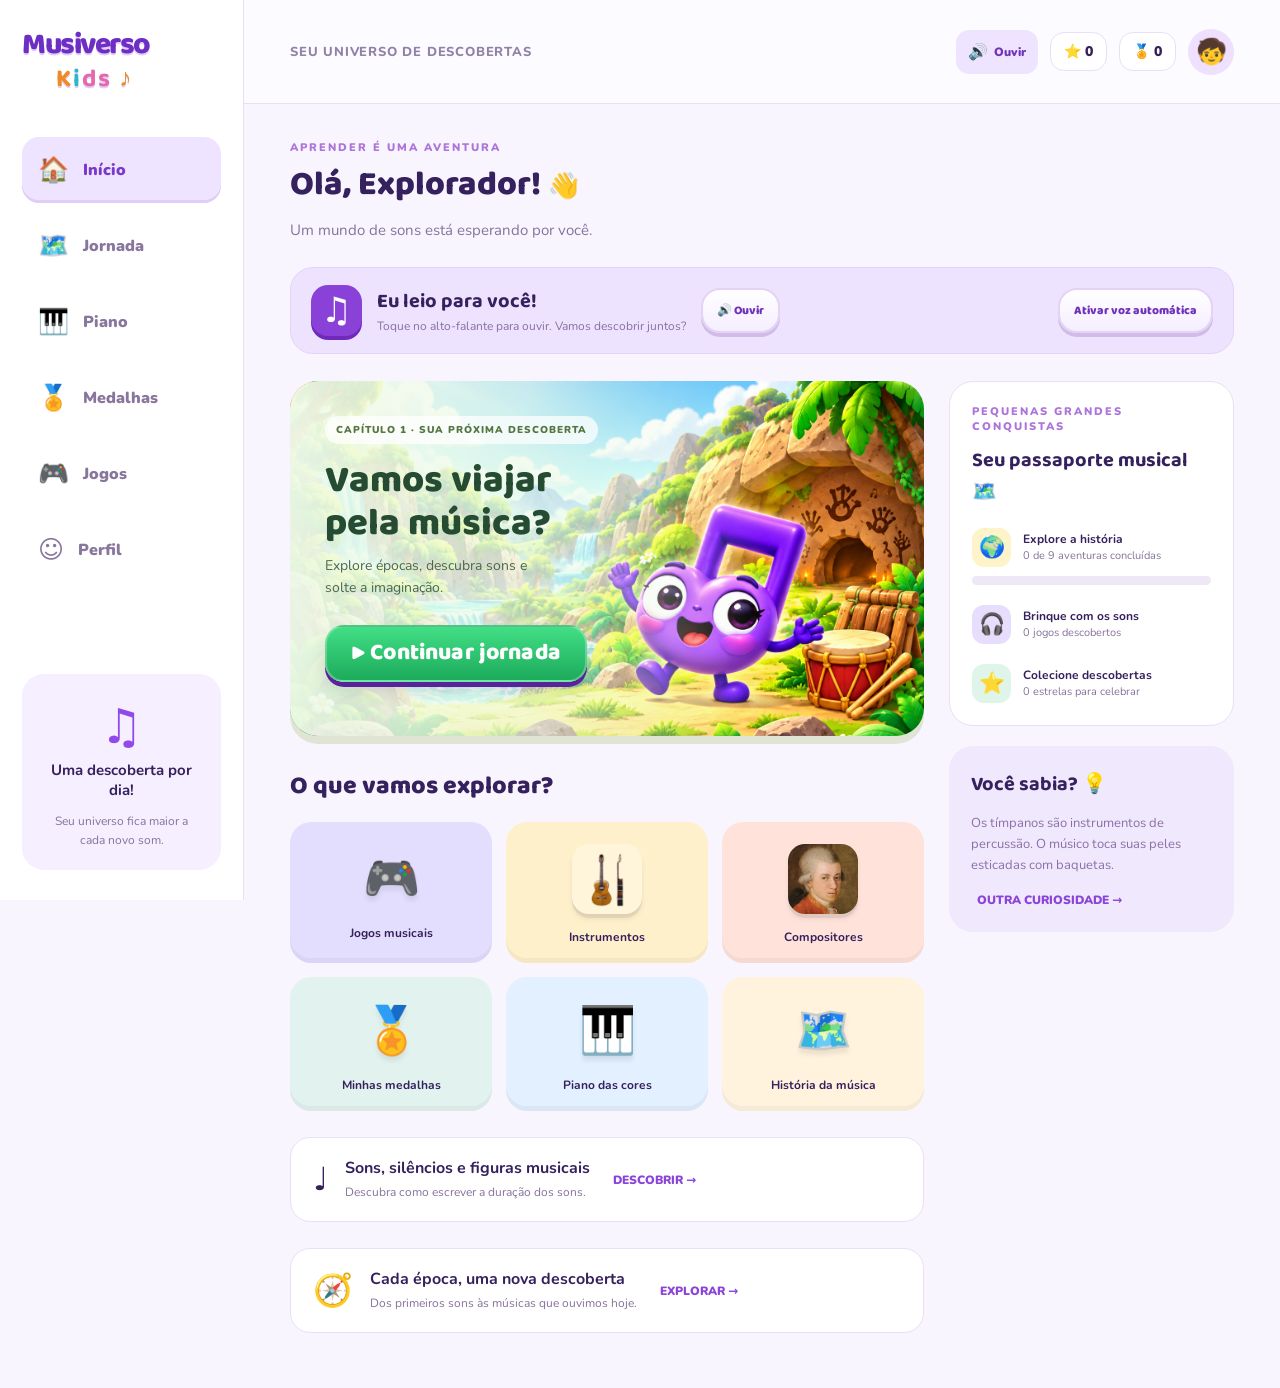
==== musiverso-kids/src/index.html @ 7df63445 "Refresh validated piano catalog and retract incorrect folk melodies" ====
<!doctype html><html lang="pt-BR"><head><meta charset="utf-8"><meta name="viewport" content="width=device-width,initial-scale=1"><meta name="theme-color" content="#6d35c9"><title>Musiverso Kids — Sua viagem musical</title><meta name="description" content="Explore a história da música com aventuras, instrumentos e jogos musicais para crianças."><link rel="stylesheet" href="style.css?v=folk-audit-1"></head><body><aside id="sidebar"></aside><div class="app"><header id="header"></header><main id="main"></main><nav id="bottom" aria-label="Navegação principal"></nav></div><div id="modal" class="overlay" hidden></div><div id="toast" role="status"></div><script src="voice-map.js"></script><script src="encyclopedia.js"></script><audio id="instrumentAudio" playsinline preload="auto" hidden></audio><span id="instrumentAudioStatus" class="sr-only" role="status"></span><script src="instrument-audio.js?v=piano-2"></script><script src="composer-game.js"></script><script src="rhythm-audio.js"></script><script src="journey-media.js?v=medieval-2"></script><script src="instrument-expansion.js?v=1"></script><script src="piano-repertoire.js?v=5"></script><script src="piano-brasil.js?v=2"></script><script src="piano-studio.js?v=11"></script><script src="staff-games.js?v=6"></script><script src="app.js?v=home-families-3"></script></body></html>
---- musiverso-kids/src/style.css ----
@import url('https://fonts.googleapis.com/css2?family=Baloo+2:wght@500;600;700;800&family=Nunito:wght@500;600;700;800;900&display=swap');
:root{--purple:#512394;--bright:#853df1;--ink:#35215d;--muted:#85749c;--bg:#f8f5ff;--green:#22c95b;--line:#e9e0f5}*{box-sizing:border-box}body{margin:0;background:var(--bg);color:var(--ink);font-family:'Nunito',system-ui,sans-serif}button,input{font:inherit}button{cursor:pointer}button:focus-visible,input:focus-visible{outline:4px solid #ffb927;outline-offset:4px}button{color:inherit}button:disabled{cursor:default;opacity:.6}h1,h2,h3,.brand,.btn{font-family:'Baloo 2','Nunito',sans-serif}h1{font-size:34px;line-height:1.2;margin:0 0 12px;font-weight:800}h2{font-size:25px;margin:0;font-weight:800}h3{font-size:21px;margin:8px 0}p{line-height:1.6}small{color:var(--muted)}.app{margin-left:244px;max-width:1550px}#sidebar{position:fixed;inset:0 auto 0 0;width:244px;background:white;border-right:1px solid var(--line);padding:30px 22px;display:flex;flex-direction:column;z-index:10}.brand{font-weight:800;letter-spacing:-1.5px;font-size:30px;line-height:1;color:#6d2ec3;text-shadow:0 2px 0 #e3cef8}.brand span{display:block;font-size:25px;letter-spacing:2px;color:#ef8b25;margin:7px 0 0 34px}.brand span b:nth-child(2){color:#2cb9c6}.brand span b:nth-child(3){color:#e36aaa}.side-links{display:grid;gap:10px;margin-top:45px}.side-links button{display:flex;align-items:center;gap:14px;border:0;background:none;padding:16px;border-radius:17px;text-align:left;font-weight:900;color:#88769c}.side-links .active{background:#efe4ff;color:#7837cd;box-shadow:inset 0 -3px #e1cef8}.ico{font-size:25px}.side-note{margin-top:auto;padding:20px;background:#f5efff;border-radius:22px;text-align:center}.side-note strong{display:block;font-size:15px}.side-note p{font-size:12px;color:var(--muted);margin-bottom:0}.side-note .note{font-size:48px;color:#9149eb}#header{height:104px;border-bottom:1px solid var(--line);padding:24px 46px;display:flex;align-items:center;justify-content:space-between;background:#ffffffa8}.crumb{font-weight:800;color:#9280a7;font-size:13px;letter-spacing:.8px}.stats{display:flex;align-items:center;gap:12px}.pill{background:white;border:1px solid var(--line);border-radius:14px;padding:9px 13px;font-weight:900;font-size:14px}.avatar{border:0;background:#efe0ff;font-size:25px;border-radius:50%;height:46px;width:46px}#main{padding:36px 46px 55px;max-width:1240px;margin:auto}.eyebrow{font-size:11px;letter-spacing:2px;text-transform:uppercase;font-weight:900;color:#ad75da;margin-bottom:10px}.lead{margin:0 0 25px;color:var(--muted);font-size:15px}.home-layout{display:grid;grid-template-columns:minmax(0,1fr) 285px;gap:25px}.hero{min-height:355px;border-radius:28px;background:#b4e5c4 url('assets/valley.png') center/cover;position:relative;overflow:hidden;box-shadow:0 8px 0 #dfe4d5}.hero:before{content:'';position:absolute;inset:0;background:linear-gradient(90deg,#effae9f5 0%,#effae9b5 38%,transparent 75%)}.hero-content{position:relative;padding:35px;max-width:370px}.hero .badge{display:inline-block;font-size:10px;letter-spacing:1px;background:#ffffffba;padding:7px 11px;border-radius:20px;font-weight:900;color:#557541}.hero h2{font-size:38px;line-height:1.12;margin:16px 0 10px;color:#264b33}.hero p{color:#4c684c;font-size:14px;margin:0 0 25px;max-width:210px}.btn{border:0;border-radius:17px;background:var(--green);box-shadow:0 5px 0 #12a344;color:white;padding:13px 24px;font-size:18px;font-weight:800;letter-spacing:.4px;transition:transform .15s}.btn:active{transform:translateY(3px);box-shadow:0 2px 0 #12a344}.btn.purple{background:var(--bright);box-shadow:0 5px 0 #6626c4}.btn.soft{background:#efe4ff;color:#7535c4;box-shadow:0 4px 0 #e0cdf5}.section-head{display:flex;align-items:center;justify-content:space-between;margin:30px 0 16px}.text-button{background:none;border:0;color:#8b44d9;font-size:12px;font-weight:900}.quick-grid{display:grid;grid-template-columns:repeat(4,1fr);gap:14px}.quick{border:0;border-radius:21px;padding:22px 9px 16px;text-align:center;box-shadow:inset 0 -5px #0000000a;min-width:0;transition:transform .2s}.quick:hover,.game-card:hover{transform:translateY(-4px)}.quick .big{display:block;font-size:46px;margin-bottom:11px;filter:drop-shadow(0 5px 2px #00000012)}.quick strong{font-size:12px}.panel{border:1px solid var(--line);border-radius:24px;background:white;padding:22px;margin-bottom:20px}.panel h3{font-size:20px;margin-top:0}.quest{display:flex;gap:12px;align-items:center;margin-top:20px;font-size:12px}.quest-icon{width:39px;height:39px;border-radius:12px;display:grid;place-items:center;background:#fff3ca;font-size:21px;flex-shrink:0}.quest strong{display:block}.quest small{font-size:11px}.progress{background:#eee7f5;height:9px;border-radius:10px;margin:9px 0;overflow:hidden}.progress i{display:block;height:100%;background:#28cb69;border-radius:10px}.tip{background:#f0e8fc;border:0}.tip p{font-size:13px;color:#8b70a8;margin-bottom:0}.mini-banner{margin-top:26px;border:1px solid var(--line);border-radius:20px;padding:19px 22px;display:flex;gap:17px;align-items:center;background:white}.mini-banner .ico{font-size:32px}.mini-banner p{margin:4px 0 0;font-size:12px;color:var(--muted)}#bottom{display:none}.back{border:1px solid var(--line);background:white;width:40px;height:40px;border-radius:13px;font-size:23px;margin-bottom:18px}.game-grid{display:grid;grid-template-columns:repeat(3,1fr);gap:20px}.game-card{border:0;border-radius:25px;padding:25px;text-align:left;box-shadow:inset 0 -6px #0000000b;transition:transform .2s;min-height:220px;position:relative}.game-card .art{font-size:69px;display:block;text-align:center;margin:12px 0 17px;filter:drop-shadow(0 6px 2px #00000012)}.game-card p{font-size:12px;margin:5px 0;color:#6f6285}.game-card h3{font-size:20px}.game-tag{position:absolute;right:16px;top:16px;font-size:10px;border-radius:20px;background:#ffffff9c;padding:5px 9px;font-weight:900}.journey{max-width:740px;margin:auto}.world{position:relative;overflow:hidden;border-radius:28px;border:1px solid #dcebdc;margin-bottom:28px;background:linear-gradient(#d9f5e8,#f2f8de);padding:24px}.world h2{position:relative;z-index:2}.world .world-sub{font-size:12px;color:#66866a;position:relative;z-index:2}.world .landscape{position:absolute;right:10px;top:55px;font-size:90px;opacity:.35}.path{position:relative;display:flex;flex-direction:column;align-items:center;padding:20px 0}.path:before{content:'';position:absolute;top:35px;bottom:40px;width:15px;background:#ecd18c;border-radius:20px;transform:rotate(-6deg)}.lesson-node{position:relative;z-index:1;border:0;width:78px;height:78px;border-radius:50%;background:#a7dbd8;box-shadow:0 7px 0 #6bb9b4,0 10px 0 5px #ffffff80;font-size:29px;margin:15px 0}.lesson-node:nth-child(2){margin-left:130px}.lesson-node:nth-child(3){margin-right:70px}.lesson-node.current{background:#ffcf51;box-shadow:0 7px 0 #e5a528,0 0 0 7px #fff8c5}.lesson-label{position:relative;font-size:12px;font-weight:900;padding:7px 15px;border-radius:20px;background:white;margin-top:5px}.world:not(:first-child){background:#f2edff;border-color:#e5d9f6}.world:not(:first-child) .world-sub{color:#887599}.world-row{display:flex;align-items:center;gap:20px}.world-row .world-icon{font-size:45px}.world-row button{margin-left:auto}.lesson-intro{display:grid;grid-template-columns:1fr 1fr;gap:30px;align-items:start}.lesson-visual{border-radius:25px;background:#e9e1fb;padding:45px;text-align:center;font-size:100px}.lesson-copy{font-size:17px;line-height:1.8}.chips{display:flex;gap:9px;flex-wrap:wrap;margin:20px 0}.chip{font-size:12px;background:#eee6fa;padding:8px 12px;border-radius:18px}.activity-box{max-width:700px;margin:auto;text-align:center;background:white;border:1px solid var(--line);border-radius:28px;padding:30px}.activity-box h1{font-size:30px}.audio-btn{width:115px;height:115px;border-radius:50%;border:0;background:#35cdd1;box-shadow:0 7px 0 #1daaae;color:white;font-size:47px;margin:20px}.answers{display:grid;grid-template-columns:1fr 1fr;gap:14px;margin:23px 0}.answer{border:2px solid var(--line);background:#fcfaff;padding:22px 12px;border-radius:20px;font-weight:900;min-height:84px}.answer .art{font-size:42px;display:block;margin-bottom:9px}.answer.selected{border-color:#8f45ee;background:#f0e2ff}.answer.correct{border-color:#22be69;background:#dff8e8}.answer.wrong{border-color:#f39090;background:#ffebeb}.feedback{min-height:35px;font-size:15px;font-weight:900;margin:15px 0}.feedback.good{color:#11934a}.feedback.bad{color:#c05956}.helper{font-size:12px;color:var(--muted);line-height:1.6}.memory-grid{display:grid;grid-template-columns:repeat(4,1fr);gap:12px;margin:25px 0}.memory-card{aspect-ratio:1;border:0;border-radius:17px;background:#a66cea;color:white;box-shadow:0 5px 0 #8651c4;font-size:30px}.memory-card.open{background:#e8f8ef;color:var(--ink);box-shadow:0 5px 0 #b9deca}.memory-card.matched{background:#fff0b6;box-shadow:0 5px 0 #e8cf77}.rhythm-grid{display:grid;grid-template-columns:65px repeat(8,1fr);gap:7px;align-items:center;margin:25px 0}.step{height:35px;border:0;background:#eee7f5;border-radius:8px}.step.on{background:#b478ee;box-shadow:0 3px 0 #8c4dcb}.step.beat{outline:3px solid #f6b82c}.rhythm-label{font-size:12px;font-weight:900}.toolbar{display:flex;justify-content:center;gap:14px;flex-wrap:wrap}.profile-top{text-align:center;margin-bottom:25px}.profile-top .portrait{font-size:70px;background:#e8d6ff;width:125px;height:125px;border-radius:50%;display:grid;place-items:center;margin:0 auto 15px}.settings{max-width:650px;margin:auto}.setting-row{width:100%;border:1px solid var(--line);background:white;padding:20px;border-radius:18px;display:flex;align-items:center;gap:15px;margin-bottom:12px;text-align:left;font-weight:900}.setting-row span:last-child{margin-left:auto;color:#a18bb9}.overlay{position:fixed;inset:0;background:#28114080;z-index:40;display:grid;place-items:center;padding:20px;backdrop-filter:blur(5px)}.overlay[hidden]{display:none}.dialog{background:#fff;border-radius:28px;padding:30px;width:100%;max-width:520px;max-height:90vh;overflow:auto;position:relative}.close{position:absolute;top:15px;right:15px;border:0;background:#f1e9fa;border-radius:50%;width:34px;height:34px;font-size:19px}.dialog input{width:100%;padding:14px;border:2px solid var(--line);border-radius:12px;margin:12px 0}.avatar-options{display:grid;grid-template-columns:repeat(4,1fr);gap:10px;margin:20px 0}.avatar-options button{font-size:35px;background:#f4ebff;border:0;padding:10px;border-radius:15px}#toast{position:fixed;bottom:25px;left:50%;transform:translateX(-50%);background:var(--purple);color:white;padding:15px 25px;border-radius:18px;z-index:60;display:none;font-weight:800;text-align:center}.collect-grid{display:grid;grid-template-columns:repeat(3,1fr);gap:17px}.collect-card{border:1px solid var(--line);border-radius:22px;background:white;padding:22px;text-align:center}.collect-card .art{font-size:55px}.collect-card p{font-size:13px;color:var(--muted)}.instrument-key{border:0;border-radius:15px;background:#e2f3ff;padding:18px;font-size:25px}.reduced *{animation:none!important;transition:none!important}.large-text{font-size:19px}.large-text p,.large-text .lead{font-size:18px}@media(min-width:1550px){.app{margin-left:270px}#sidebar{width:270px}}@media(max-width:1100px){#sidebar{width:190px;padding:25px 14px}.app{margin-left:190px}#main{padding:28px}.home-layout{grid-template-columns:1fr}.home-aside{display:grid;grid-template-columns:1fr 1fr;gap:20px}.home-aside .panel{margin:0}.game-grid{grid-template-columns:1fr 1fr}.quick-grid{gap:10px}#header{padding:20px 28px}}@media(max-width:700px){#sidebar{display:none}.app{margin-left:0}#header{height:83px;padding:17px 20px;background:#fff}#header .crumb{font-family:'Baloo 2',sans-serif;color:#7435c4;font-size:22px;letter-spacing:-.5px}#main{padding:24px 18px 110px}h1{font-size:29px}.lead{font-size:13px}.stats{gap:7px}.pill{padding:7px 9px;font-size:12px}.avatar{height:36px;width:36px;font-size:21px}.home-layout{gap:20px}.hero{min-height:330px;border-radius:24px;background-position:60% center}.hero-content{padding:27px;max-width:290px}.hero h2{font-size:33px}.hero p{max-width:170px}.hero:before{background:linear-gradient(90deg,#effae9eb,#effae98c 45%,transparent 90%)}.hero .btn{font-size:16px;padding:12px 17px}.quick-grid{grid-template-columns:1fr 1fr;gap:13px}.quick{padding:18px 10px;display:flex;align-items:center;gap:11px;text-align:left}.quick .big{font-size:35px;margin:0}.quick strong{font-size:13px}.home-aside{grid-template-columns:1fr}.tip{display:none}.section-head{margin-top:28px}h2{font-size:22px}#bottom{display:flex;position:fixed;bottom:0;left:0;right:0;background:#ffffffed;border-top:1px solid var(--line);padding:9px 12px calc(9px + env(safe-area-inset-bottom));z-index:20;backdrop-filter:blur(12px);gap:6px}#bottom button{border:0;background:none;flex:1;border-radius:15px;padding:6px;color:#9a86b4;font-size:10px;font-weight:900}#bottom .active{background:#eedeff;color:#7734d2}#bottom .ico{display:block;font-size:23px;margin-bottom:3px}.game-grid{gap:12px}.game-card{padding:18px 13px;min-height:192px}.game-card .art{font-size:54px}.game-card h3{font-size:18px}.game-card p{font-size:11px}.game-tag{font-size:8px;right:9px;top:9px}.activity-box{padding:25px 16px;border:0}.activity-box h1{font-size:26px}.answers{gap:10px}.answer{padding:18px 9px;font-size:14px}.lesson-intro{grid-template-columns:1fr;gap:20px}.lesson-visual{font-size:85px;padding:25px}.collect-grid{grid-template-columns:1fr 1fr;gap:12px}.collect-card{padding:16px}.collect-card h3{font-size:18px}.world{padding:20px}.world-row{gap:12px}.world-row h2{font-size:19px}.world-row .world-icon{font-size:35px}.world-row .btn{font-size:13px;padding:10px 14px}.rhythm-grid{grid-template-columns:44px repeat(8,1fr);gap:4px}.rhythm-label{font-size:10px}.step{height:31px}.memory-grid{gap:9px}.memory-card{font-size:26px}.mini-banner{padding:16px}.mini-banner strong{font-size:13px}#toast{bottom:100px;width:85%;font-size:13px}}
/* Portraits and child-friendly narration */
.header-voice{display:flex;gap:6px;align-items:center;justify-content:center;border:0;background:#efe4ff;color:#7032bb;border-radius:13px;min-width:46px;min-height:44px;padding:8px 12px;font-weight:900}.header-voice[hidden]{display:none}.header-voice span{font-size:12px}.stop-voice{background:#ffe5e8;color:#a74054}.narrator-welcome{background:#eee3ff;border:1px solid #e3d2fa;border-radius:23px;padding:17px 20px;margin:0 0 27px;display:flex;gap:15px;align-items:center}.narrator-face{font-size:35px;background:#8941d8;color:white;border-radius:17px;width:51px;height:51px;display:grid;place-items:center;flex-shrink:0;box-shadow:0 4px #6f2abb}.narrator-welcome strong{font-family:'Baloo 2',sans-serif;font-size:20px}.narrator-welcome p{font-size:12px;margin:0;color:#88709f}.voice-button{background:#eee4fc;color:#6f30bc;border:0;border-radius:13px;min-height:44px;padding:11px 14px;font-size:12px;font-weight:900;display:inline-flex;align-items:center;justify-content:center;gap:6px}.voice-button:hover{background:#e4d1fb}.auto-voice{margin-left:auto;white-space:nowrap;background:white}.auto-voice.enabled{background:#d5f2de;color:#187a3a}.person-card,.instrument-card{padding:0;overflow:hidden;text-align:left;box-shadow:0 5px 0 #e9e0f2;border-width:2px}.portrait-button{position:relative;display:block;background:#eae1f3;border:0;padding:0;width:100%;overflow:hidden}.person-photo{display:block;width:100%;height:240px;object-fit:cover;object-position:center 20%;background:#e8e0ef}.instrument-photo{display:block;width:100%;height:220px;object-fit:contain;background:#f4f2ed;padding:14px}.photo-play{position:absolute;bottom:12px;right:12px;display:grid;place-items:center;width:44px;height:44px;border-radius:50%;background:#fff;color:#7931c7;box-shadow:0 3px 8px #221c4233;font-size:20px}.person-info{padding:17px}.person-info h3{font-size:20px;margin:6px 0 13px;line-height:1.2;min-height:46px}.era-label{font-size:10px;letter-spacing:1px;text-transform:uppercase;font-weight:900;color:#a070b5}.person-info .voice-button{width:100%;margin:4px 0}.music-button{background:#dff5e8;color:#23804e}.composer-intro{display:flex;gap:15px;flex-wrap:wrap;margin:22px 0 30px}.portrait-gallery{grid-template-columns:repeat(4,1fr)}.credits-link{font-size:12px;color:#82639f;display:inline-block;margin:15px 0}.picture-answer{padding:0;overflow:hidden;background:white}.picture-answer .person-photo{height:210px}.picture-answer .instrument-photo{height:155px}.picture-caption{display:block;padding:11px;font-size:14px}.portrait-answer .picture-caption{font-size:12px;font-weight:700;color:#8d779c}.answers:has(.portrait-answer){grid-template-columns:repeat(3,1fr)}.instructions{margin:0 0 12px}.quick-photo{width:70px;height:70px;border-radius:17px;object-fit:cover;object-position:center 20%;display:block;margin:auto;box-shadow:0 4px 0 #00000010}.quick-photo.instrument{object-fit:contain;background:#fff5da;padding:5px}.game-photo{width:100px;height:100px;border-radius:25px;object-fit:cover;object-position:top;display:block;margin:auto;box-shadow:0 5px #00000012}.game-photo.instrument{object-fit:contain;background:#fff5dc;padding:5px}.people-visual{display:grid;grid-template-columns:repeat(2,minmax(0,1fr));padding:14px;gap:12px}.lesson-person{border:0;border-radius:18px;overflow:hidden;padding:0;background:white;min-width:0}.lesson-person .person-photo{height:180px}.lesson-person span{display:block;font-size:12px;padding:10px;font-weight:900}.people-visual:has(.lesson-person:only-child){grid-template-columns:1fr}.people-visual:has(.lesson-person:only-child) .person-photo{height:300px;object-fit:contain}.sr-only{position:absolute;width:1px;height:1px;margin:-1px;overflow:hidden;clip:rect(0,0,0,0)}@media(max-width:1100px){.portrait-gallery{grid-template-columns:repeat(3,1fr)}.narrator-welcome{flex-wrap:wrap}.auto-voice{margin-left:0}.person-photo{height:215px}}@media(max-width:700px){.portrait-gallery{grid-template-columns:repeat(2,minmax(0,1fr))}.person-photo{height:205px}.person-info{padding:12px}.person-info h3{font-size:17px;min-height:40px}.person-info .voice-button{font-size:11px;padding:10px 6px}.narrator-welcome{gap:10px;padding:15px}.narrator-welcome>div{flex:1;min-width:160px}.narrator-welcome .voice-button{flex:1}.narrator-welcome p{font-size:11px}.header-voice{min-width:40px;min-height:40px;padding:8px}.header-voice span{display:none}#header .pill:nth-of-type(2){display:none}.picture-answer .person-photo{height:155px}.answers:has(.portrait-answer){gap:8px}.picture-answer .instrument-photo{height:130px;padding:8px}.picture-caption{font-size:12px;padding:9px 5px}.portrait-answer .picture-caption{font-size:11px}.quick-photo{width:43px;height:43px;border-radius:11px}.game-photo{width:85px;height:85px}.lesson-person .person-photo{height:160px}.composer-intro .btn{font-size:16px}.instrument-gallery{grid-template-columns:1fr 1fr}.instrument-photo{height:170px}.collect-card.instrument-card,.collect-card.person-card{padding:0}.people-visual{padding:12px}.narrator-welcome strong{font-size:19px}}@media(max-width:370px){#header .crumb{font-size:18px}.person-photo{height:170px}.person-info h3{font-size:15px}.picture-answer .person-photo{height:125px}}
@media(max-width:420px){#header{padding-left:14px;padding-right:14px;gap:8px}#header .crumb{font-size:19px;max-width:45%}.stats{gap:5px}.header-voice{min-width:34px;min-height:38px;padding:6px}.stats:has(.stop-voice:not([hidden])) .pill{display:none}.narrator-welcome .auto-voice{white-space:normal}.person-photo{height:185px}}
/* Enlarged teaching cards and curated recordings */
.detail-dialog{max-width:1000px;padding:35px;max-height:94vh}.detail-top{padding-right:25px}.detail-top h1{font-size:31px;margin:7px 0}.detail-top .lead{margin-bottom:24px}.detail-hero{display:grid;grid-template-columns:280px minmax(0,1fr);gap:32px}.detail-image{width:100%;padding:0;border:2px solid #e7dbf4;border-radius:23px;overflow:hidden;background:#eee5f7;display:block;margin-bottom:12px}.detail-image .person-photo{height:325px;object-fit:contain;object-position:center}.detail-image span{display:block;font-size:12px;font-weight:900;padding:13px;color:#7444ac;background:#f4ebff}.detail-image .instrument-photo{height:300px}.detail-hero>div>.voice-button{width:100%}.reading-label{font-size:10px;letter-spacing:1.5px;color:#a175b7;font-weight:900}.reading-story h2{font-size:26px;margin:8px 0 10px}.reading-story>p{font-size:16px;line-height:1.9;margin:0 0 20px}.conversation{padding:17px 20px;background:#fff2cf;border-radius:18px;margin-bottom:18px}.conversation strong{font-size:14px}.conversation p{font-size:14px;line-height:1.7;margin:7px 0 0}.source-link{font-size:12px;color:#8665a4;display:inline-block;margin:9px 0}.works-section{border-top:1px solid var(--line);margin-top:30px;padding-top:27px}.work-card{display:flex;gap:15px;border:1px solid #e7def1;background:#fbf8ff;border-radius:19px;padding:21px;margin-top:16px}.work-number{flex-shrink:0;background:#e9d9fb;color:#7434bb;width:34px;height:34px;border-radius:50%;display:grid;place-items:center;font-weight:900}.work-body{min-width:0;flex:1}.work-body h3{margin:0;font-size:21px;line-height:1.4}.work-body p{font-size:13px;color:#81708e}.work-body .performer{font-size:11px;margin-top:5px;color:#9a87ab}.work-actions{display:flex;gap:10px;flex-wrap:wrap;align-items:center}.external-listen{text-decoration:none;background:white;border:1px solid #e6d9f1}.recommendation-tag{display:inline-block;padding:7px 11px;border-radius:20px;background:#fff0cd;color:#917140;font-size:11px;font-weight:900;margin-right:12px}.video-frame{aspect-ratio:16/9;margin:17px 0 8px;background:#201435;border-radius:15px;overflow:hidden}.video-frame iframe{width:100%;height:100%;border:0}.listening-tip{font-size:14px!important;background:#e6f5ed;padding:16px;border-radius:16px}.image-overlay{z-index:70;background:#160c29ed;padding:18px}.image-dialog{width:96vw;height:94vh;display:flex;flex-direction:column;gap:12px}.image-toolbar{display:flex;gap:12px;align-items:center;color:white}.image-toolbar strong{margin-right:auto;font-size:18px}.image-stage{flex:1;overflow:auto;border-radius:15px;background:#0d081b;display:grid;place-items:center;min-height:0;touch-action:pan-x pan-y pinch-zoom}.image-stage img{max-width:100%;max-height:calc(94vh - 68px);width:auto;height:auto;object-fit:contain}.image-stage.zoomed{display:block}.image-stage.zoomed img{display:block;max-width:none;max-height:none;width:auto;height:155vh;margin:auto}.instrument-detail .instrument-photo{padding:12px}.reading-story .source-link{line-height:1.6}.overlay .close{z-index:2}.person-info .music-button{margin-top:5px}@media(max-width:700px){.detail-dialog{padding:24px 18px;max-height:94dvh}.detail-top h1{font-size:26px}.detail-hero{grid-template-columns:1fr;gap:23px}.detail-image .person-photo{height:290px}.detail-image .instrument-photo{height:270px}.reading-story>p{font-size:16px;line-height:1.85}.reading-story h2{font-size:23px}.work-card{padding:16px 12px;gap:10px}.work-body h3{font-size:19px}.work-actions .voice-button{font-size:11px}.image-overlay{padding:10px}.image-dialog{height:94dvh;width:96vw}.image-toolbar{flex-wrap:wrap;gap:8px}.image-toolbar strong{width:100%;font-size:16px}.image-toolbar .voice-button{font-size:11px;padding:10px 13px}.image-stage img{max-height:calc(94dvh - 108px)}.image-stage.zoomed img{height:140dvh}.work-number{width:28px;height:28px;font-size:12px}.listening-tip{font-size:13px!important}}
.image-stage img{width:100%;height:100%;max-height:calc(94vh - 68px);object-fit:contain}.image-stage.zoomed img{width:auto;height:155vh;max-height:none;max-width:none}@media(max-width:700px){.image-stage img{max-height:calc(94dvh - 108px)}.image-stage.zoomed img{height:140dvh;max-height:none}}
.detail-dialog>.close{position:sticky;top:0;float:right;margin-top:-10px;margin-right:-10px;z-index:5;box-shadow:0 2px 8px #38214f20}body.modal-open{overflow:hidden}
.stop-instrument{background:#ddf5e5;color:#238048}.stop-instrument[hidden]{display:none}@media(max-width:420px){.stats:has(.stop-instrument:not([hidden])) .pill{display:none}}
/* Fast rhythm taps: suppress double-tap zoom without disabling page pinch zoom. */
.activity-box button{touch-action:manipulation}
#tap{touch-action:manipulation;user-select:none;-webkit-user-select:none;-webkit-touch-callout:none}

/* Larger memory cards, with engraved musical figures on the revealed face. */
.memory-activity{max-width:960px}
.memory-activity .memory-grid{gap:18px}
.memory-activity .memory-card{min-width:0;min-height:180px;padding:18px 10px;display:flex;flex-direction:column;align-items:center;justify-content:center;gap:8px;touch-action:manipulation}
.memory-card .memory-back{font-size:72px;line-height:1.2}
.memory-card svg{width:100px;height:100px;flex-shrink:0}
.memory-card strong{font-size:17px}
.memory-card small{font-size:13px;color:inherit}
@media(max-width:600px){.memory-activity .memory-grid{grid-template-columns:repeat(2,minmax(0,1fr));gap:14px}.memory-activity .memory-card{min-height:176px;aspect-ratio:auto}.memory-card svg{width:90px;height:90px}}

.composer-levels{display:grid;grid-template-columns:repeat(3,minmax(0,1fr));gap:16px;margin:25px 0}.composer-levels .collect-card{min-width:0}.composer-levels h3{font-size:18px}@media(max-width:600px){.composer-levels{grid-template-columns:1fr}}

/* Illustrated musical storybook */
.storybook{max-width:980px;margin:22px auto 32px;background:#fffdf8;border:1px solid #e7ddf2;border-radius:28px;overflow:hidden;box-shadow:0 12px 35px #5630800c}.story-art{width:100%;aspect-ratio:16/9;background-image:url('assets/journey-storybook.png');background-size:300% 300%;background-repeat:no-repeat;background-color:#e9e0f5}.story-content{padding:30px 36px}.story-content .lesson-copy{font-size:clamp(19px,2vw,24px);line-height:1.8;margin:15px 0 24px;max-width:none}.story-actions{display:flex;gap:12px;flex-wrap:wrap;align-items:center;margin:20px 0}.story-question .story-art-small{max-width:390px;aspect-ratio:16/9;border-radius:20px;margin:20px auto}.story-question h1{font-size:clamp(23px,3vw,34px)}.story-question .story-actions{justify-content:center}.story-question .feedback .btn{display:block;margin:15px auto}.story-question .answer:disabled{opacity:1;cursor:default}.story-content .helper{line-height:1.6}#main h1:focus{outline:none}@media(min-width:1000px){.storybook{display:grid;grid-template-columns:1fr 1fr;align-items:stretch}.storybook>.story-art{align-self:center}.story-content{padding:28px}.story-content .lesson-copy{font-size:21px}}@media(max-width:600px){.story-content{padding:22px}.story-actions .btn{width:100%}.storybook{border-radius:20px}.story-content .lesson-copy{font-size:20px}.story-question .story-art-small{max-width:100%}}

/* Documentary pictures matched to every narrative passage */
.photo-storybook{background:#fffdf8;align-items:start}.story-gallery{padding:24px;min-width:0}.gallery-heading{font-size:11px;font-weight:800;letter-spacing:1.3px;color:#7c5a9a;margin-bottom:14px}.story-photo-grid{display:grid;grid-template-columns:repeat(auto-fit,minmax(130px,1fr));gap:14px;align-items:start}.story-photo-card{margin:0;background:white;border:1px solid #e6dfed;border-radius:16px;overflow:hidden;min-width:0}.story-photo-open{position:relative;display:block;width:100%;border:0;background:#f5f1e8;padding:12px;cursor:zoom-in;touch-action:manipulation}.story-photo-open img{width:100%;height:220px;object-fit:contain;display:block}.story-photo-open span{display:inline-block;margin-top:8px;color:#68418a;font-size:12px;font-weight:700}.story-photo-open:focus-visible{outline:3px solid #743db4;outline-offset:-3px}.story-photo-card figcaption{padding:13px}.story-photo-card figcaption strong{display:block;font-size:17px;line-height:1.4;color:#35234c}.story-photo-card figcaption small{display:block;font-size:12px;line-height:1.5;color:#806a91;margin:5px 0}.story-photo-card figcaption p{font-size:14px;line-height:1.6;margin:7px 0 0}.photo-credit{font-size:11px;color:#756581;margin-top:10px}.photo-credit summary{cursor:pointer}.photo-credit p{font-size:11px!important;overflow-wrap:anywhere}.photo-credit a{color:#6d35a8}.gallery-help{font-size:12px;color:#806e91;line-height:1.5;margin-bottom:0}.adult-reading-guide{border:1px solid #dfd4ee;border-radius:14px;padding:14px 16px;background:#f4effc;margin-top:16px}.adult-reading-guide summary{cursor:pointer;font-size:14px;font-weight:700;color:#65418b}.adult-reading-guide p{font-size:15px;line-height:1.65}.story-gallery-small{max-width:340px;margin:16px auto;padding:0;text-align:left}.story-gallery-small .story-photo-open img{height:160px}.story-gallery-small figcaption{padding:10px 13px}.story-gallery-small figcaption p,.story-gallery-small .photo-credit{display:none}.story-gallery-small .gallery-heading{display:none}.story-gallery-small .story-photo-card figcaption strong{font-size:15px}.photo-storybook .story-content{min-width:0}@media(min-width:1000px){.storybook.photo-storybook{grid-template-columns:minmax(0,1fr) minmax(0,1.1fr)}}@media(max-width:999px){.story-photo-open img{height:260px}}@media(max-width:600px){.story-gallery{padding:18px}.story-photo-grid{grid-template-columns:repeat(auto-fit,minmax(135px,1fr));gap:10px}.story-photo-open{padding:8px}.story-photo-open img{height:190px}.story-photo-card figcaption{padding:11px}.story-photo-card figcaption strong{font-size:16px}.story-photo-card figcaption p{font-size:13px}.story-gallery-small{padding:0}.story-content .lesson-copy{font-size:20px}}

.photo-credit-inline{font-size:12px!important;line-height:1.6!important;overflow-wrap:anywhere}.photo-credit-inline a{color:#6d35a8}.story-gallery-small .photo-credit-inline{display:none}

/* Expandable paths for every historical era */
.journey-controls{max-width:860px;margin:0 auto 22px;display:flex;gap:10px;flex-wrap:wrap;align-items:center}.journey-controls>span{font-size:12px;color:var(--muted);margin-left:auto}.journey-accordion{max-width:860px}.journey-chapter{border:1px solid #e4d9f0;border-radius:24px;margin-bottom:18px;overflow:clip;background:#fff;box-shadow:0 4px 0 #ede6f4}.journey-chapter>summary{list-style:none;display:flex;gap:18px;align-items:center;padding:22px;cursor:pointer;touch-action:manipulation;background:#f1e9fc}.journey-chapter>summary::-webkit-details-marker{display:none}.journey-chapter>summary:focus-visible{outline:4px solid #ffb927;outline-offset:-5px}.journey-chapter:nth-child(3n+1)>summary{background:#e4f4e9}.journey-chapter:nth-child(3n+2)>summary{background:#fff2d9}.chapter-symbol{display:grid;place-items:center;flex-shrink:0;width:66px;height:66px;border-radius:20px;background:#ffffff9e;font-size:35px}.chapter-heading{display:grid;gap:4px;flex:1;min-width:0}.chapter-index{font-size:10px;letter-spacing:1.8px;font-weight:900;color:#89709c}.chapter-title{font-family:'Baloo 2',sans-serif;font-size:25px;font-weight:800;line-height:1.2}.chapter-subtitle{font-size:13px;color:#776582;line-height:1.5}.chapter-status{font-size:12px;font-weight:800;color:#63576e;line-height:1.5}.chapter-disclosure{display:flex;align-items:center;gap:12px;font-weight:800;font-size:12px;color:#70439e;flex-shrink:0}.chapter-chevron{font-size:25px;transition:transform .18s}.chapter-close-label{display:none}.journey-chapter[open] .chapter-open-label{display:none}.journey-chapter[open] .chapter-close-label{display:inline}.journey-chapter[open] .chapter-chevron{transform:rotate(180deg)}.chapter-content{padding:22px 32px 26px;background:linear-gradient(180deg,#fff,#faf7fe)}.chapter-progress{display:flex;align-items:center;gap:18px;flex-wrap:wrap;margin-bottom:24px}.chapter-progress>.progress{flex:1;min-width:80px;margin:0}.chapter-progress .text-button{min-height:38px}.journey-path{margin:0;padding:0;list-style:none;position:relative}.journey-path:before{content:'';position:absolute;left:31px;top:30px;bottom:40px;border-left:5px dashed #d7c4ea}.journey-step{position:relative;margin-bottom:20px}.journey-step:last-child{margin-bottom:0}.journey-stop{width:100%;display:flex;gap:18px;align-items:center;text-align:left;border:0;background:transparent;padding:7px 0;border-radius:20px;touch-action:manipulation}.journey-stop-number{flex-shrink:0;display:grid;place-items:center;width:66px;height:66px;border-radius:50%;font-family:'Baloo 2',sans-serif;font-size:28px;font-weight:800;background:#e8def6;color:#74449f;box-shadow:0 5px 0 #c6aedf,0 0 0 5px #fff;position:relative}.journey-stop-copy{flex:1;min-width:0;border:1px solid #e7def0;background:#fff;border-radius:17px;padding:15px 18px;box-shadow:0 3px 0 #f0eaf6}.journey-stop-copy strong{display:block;font-size:17px;line-height:1.4}.journey-stop-copy small{display:block;font-size:12px;margin-top:5px;line-height:1.5}.journey-stop-arrow{color:#9a7cba;font-size:26px;padding-right:8px}.journey-stop:hover .journey-stop-copy{border-color:#aa83d1;background:#faf6ff}.step-current .journey-stop-number{background:#ffd56b;color:#86520c;box-shadow:0 5px 0 #e9ae37,0 0 0 5px #fff4c9}.step-done .journey-stop-number{background:#d7f4e1;color:#168349;box-shadow:0 5px 0 #a8d8ba,0 0 0 5px #fff}.journey-bonus{border-top:1px solid #e8e0f1;margin-top:26px;padding-top:20px}.journey-bonus>strong{font-size:14px;display:block;margin-bottom:12px}.journey-bonus>div{display:flex;gap:12px;flex-wrap:wrap}.chapter-fold{display:block;margin:22px auto 0;min-height:40px}@media(max-width:700px){.journey-chapter{border-radius:20px}.journey-chapter>summary{gap:12px;padding:18px 15px;align-items:flex-start}.chapter-symbol{width:45px;height:45px;font-size:27px;border-radius:14px}.chapter-title{font-size:22px}.chapter-disclosure{max-width:50px;text-align:center;flex-direction:column;gap:0;font-size:10px;line-height:1.4}.chapter-subtitle{font-size:12px}.chapter-status{font-size:11px}.chapter-content{padding:20px 16px}.journey-controls{gap:8px}.journey-controls .voice-button{font-size:12px;padding:10px}.journey-controls>span{width:100%;margin-left:0}.journey-path:before{left:25px}.journey-stop{gap:13px}.journey-stop-number{width:55px;height:55px;font-size:23px}.journey-stop-copy{padding:13px 12px}.journey-stop-copy strong{font-size:15px}.journey-stop-copy small{font-size:11px}.journey-stop-arrow{display:none}.chapter-progress{gap:10px}.chapter-progress .text-button{font-size:11px}}
/* Collectible medals and a child-friendly guided piano */
.medal-album-top,.piano-intro{display:flex;align-items:center;gap:22px;padding:24px 28px;border:1px solid #e3d5f1;border-radius:25px;background:linear-gradient(110deg,#f0e3ff,#fff4d6);margin:20px 0 25px}.medal-album-icon{font-size:65px}.medal-album-top>div:nth-child(2){flex:1}.medal-album-top h2{font-size:27px}.medal-album-top p{font-size:13px;color:#826a98;margin:8px 0}.medal-filters{display:flex;gap:10px;flex-wrap:wrap;margin:22px 0}.selected-filter{background:#7135b5!important;color:white!important}.medal-grid{display:grid;grid-template-columns:repeat(4,minmax(0,1fr));gap:18px}.medal-card{position:relative;border:2px solid #e6dbef;border-radius:24px;background:#fffdf7;padding:22px 15px;display:flex;flex-direction:column;align-items:center;text-align:center;gap:9px;color:var(--ink);box-shadow:0 5px 0 #e8ddef;min-width:0;transition:transform .15s}.medal-card:hover{transform:translateY(-3px)}.medal-card.earned{border-color:#e6c366;background:linear-gradient(#fffdf5,#fff4d8)}.medal-stamp{display:block}.medal-card.locked .medal-stamp{filter:grayscale(.9);opacity:.5}.medal-symbol{position:absolute;top:14px;right:13px;font-size:23px}.medal-card>strong{font-size:18px;line-height:1.3}.medal-state{font-size:11px;font-weight:900;color:#927a9b}.earned .medal-state{color:#24824b}.medal-card>small{font-size:12px;line-height:1.6}.medal-meter{display:block;height:7px;width:100%;background:#e8e2ef;border-radius:10px;margin-top:auto;overflow:hidden}.medal-meter>i{display:block;height:100%;background:#42ba80}.medal-detail{text-align:center}.medal-detail svg{margin:15px auto}#medalNotice{position:fixed;right:24px;bottom:25px;max-width:430px;background:#fff7dc;border:2px solid #dcb759;border-radius:22px;box-shadow:0 10px 35px #38214d25;display:flex;gap:13px;align-items:center;padding:18px 20px;z-index:75}#medalNotice[hidden]{display:none}#medalNotice>span{font-size:36px}#medalNotice strong,#medalNotice small{display:block}#medalNotice small{font-size:12px;margin-top:3px}#medalNotice button{border:0;background:#f1dfaa;padding:10px;border-radius:12px;font-weight:900;font-size:12px;color:#674a1c}.piano-intro>span{font-size:55px}.piano-intro>div{flex:1}.piano-intro h2{font-size:25px}.piano-intro p{font-size:14px;margin:6px 0 0}.piece-grid{display:grid;grid-template-columns:1fr 1fr;gap:20px}.piece-card{border:1px solid #e5daef;border-radius:24px;padding:23px;background:white;display:flex;gap:20px;align-items:flex-start;box-shadow:0 4px 0 #eee6f7}.piece-card>img{width:85px;height:105px;object-fit:cover;border-radius:17px;border:3px solid #f1e9fb}.piece-card>div{flex:1;min-width:0}.piece-card h2{font-size:23px;line-height:1.25;margin:5px 0 8px}.piece-card strong{font-size:14px}.piece-card p{font-size:13px;color:#8b769a}.piece-card small{font-weight:900;color:#9c75ba}.piece-card .btn{font-size:15px;width:100%;padding:10px 15px}.piece-earned{display:block;margin:14px 0;font-size:12px;color:#a17d32;font-weight:800}.piano-piece-head{display:flex;gap:20px;align-items:center;margin:20px 0}.piano-piece-head>img{width:76px;height:90px;border-radius:17px;object-fit:cover}.piano-piece-head h1{font-size:30px}.piano-piece-head p{font-size:13px;color:#806a91;margin:8px 0 0}.piano-controls{display:flex;gap:12px;flex-wrap:wrap;align-items:center;margin:23px 0}.piano-controls>.btn{font-size:16px;padding:12px 20px}.piano-tempo{display:flex;align-items:center;gap:10px;font-size:12px;color:#7e6893;font-weight:800;flex-wrap:wrap}.piano-tempo input{width:130px;accent-color:#8246be}.piano-guide{border:1px solid #ddc8f4;background:#efe5fb;border-radius:17px;padding:17px 20px;font-size:17px;line-height:1.5;font-weight:800;color:#613991}.piano-practice-progress{display:flex;align-items:center;gap:14px;margin:18px 0;font-size:12px;font-weight:800}.piano-practice-progress .progress{flex:1}.score-panel{border:1px solid #e3d9ed;border-radius:20px;background:white;margin:20px 0;overflow:hidden}.score-heading{display:flex;gap:14px;align-items:center;justify-content:space-between;padding:16px 20px 0}.score-heading h2{font-size:21px}.score-heading span{font-size:12px;color:#8a749d}.score-scroll{overflow:auto;overscroll-behavior-x:contain;padding:0 0 8px;scrollbar-color:#c5a3e7 #f5f0fb}.piano-score{display:block;max-width:none;touch-action:pan-x;fill:#473554}.score-note{cursor:pointer;outline:none}.score-note:focus-visible .score-target{stroke:#6d35ba;stroke-width:3}.score-note:hover .score-target{fill:#eee5fa99}.current-note .score-target{fill:#fff0b6;stroke:#d39a2e;stroke-width:2}.piano-scroll{overflow-x:auto;overscroll-behavior-x:contain;border:1px solid #dbd0e7;border-radius:16px;background:#3b2853;padding:16px 12px 12px;box-shadow:0 6px 0 #2f1c49}.piano-keyboard{display:flex;position:relative;height:220px;min-width:735px;user-select:none;-webkit-user-select:none}.piano-key{touch-action:manipulation;-webkit-touch-callout:none}.white-key{position:relative;border:1px solid #c9bed7;border-bottom:6px solid #cfc6da;border-radius:0 0 9px 9px;background:#fffdf9;height:100%;padding:0;display:flex;align-items:center;justify-content:flex-end;flex-direction:column;color:#4b385e;flex-shrink:0}.white-key .key-name{font-size:17px;font-weight:900;margin-bottom:7px;border-top:5px solid var(--note-color);padding-top:7px;width:75%;color:var(--note-color)}.white-key .key-name small{display:block;font-size:10px;color:#9885a5;margin-top:2px}.key-shortcut{font-size:10px;color:#a494af;margin-bottom:9px}.black-key{position:absolute;top:0;z-index:3;background:linear-gradient(90deg,#27212e,#4b3c5a,#211c27);border:1px solid #21162d;border-bottom:6px solid #17101e;border-radius:0 0 6px 6px;height:60%;padding:0;color:white;display:flex;align-items:flex-end;justify-content:center}.black-key span{font-size:9px;padding-bottom:12px;color:#e7dcef}.key-now{display:none;position:absolute;top:66%;left:0;right:0;text-align:center;font-size:10px;background:#61418d;color:white;padding:3px 0;font-weight:900}.next-key{background:#fce5a1!important;box-shadow:inset 0 0 0 3px #d9a12c}.next-key .key-now{display:block}.key-pressed{background:#c2eedc!important;transform:translateY(3px)}.piano-color-legend{display:flex;gap:14px;flex-wrap:wrap;justify-content:center;margin:20px 0;font-size:12px;font-weight:800}.piano-color-legend span{display:flex;align-items:center;gap:6px}.piano-color-legend i{width:13px;height:13px;background:var(--note-color);border-radius:50%;display:inline-block}.piano-celebration{display:flex;gap:20px;align-items:center;padding:23px;border-radius:20px;border:2px solid #dbbc68;background:#fff5cf;margin:25px 0}.piano-celebration>span{font-size:50px}.piano-celebration>div{flex:1}.piano-celebration h2{font-size:24px}.piano-celebration p{font-size:14px;margin:7px 0}.medal-card:focus-visible{outline:4px solid #ffb927;outline-offset:4px}@media(max-width:1100px){.medal-grid{grid-template-columns:repeat(3,minmax(0,1fr))}.piece-grid{grid-template-columns:1fr}.piece-card>img{width:90px;height:105px}}@media(max-width:700px){#bottom button{min-width:0;font-size:9px;padding:6px 2px}#bottom{gap:1px;padding-left:6px;padding-right:6px}.medal-grid{grid-template-columns:repeat(2,minmax(0,1fr));gap:12px}.medal-card{padding:16px 11px;border-radius:20px}.medal-card>strong{font-size:16px}.medal-card svg{width:95px;height:105px}.medal-card>small{font-size:11px}.medal-album-top,.piano-intro{padding:20px;gap:14px;flex-wrap:wrap}.medal-album-icon{font-size:43px}.medal-album-top h2{font-size:23px}.medal-album-top .chip{margin:0}.piano-intro>span{font-size:40px}.piano-intro>div{min-width:200px}.piano-piece-head{gap:14px}.piano-piece-head h1{font-size:25px}.piano-piece-head>img{width:62px;height:78px}.piece-card{padding:18px;gap:14px}.piece-card>img{width:66px;height:88px}.piece-card h2{font-size:21px}.piano-controls{gap:10px}.piano-controls>.btn{font-size:14px;flex:1;padding:12px}.piano-tempo{width:100%;justify-content:center;margin-top:10px}.piano-guide{padding:15px;font-size:15px}.piano-practice-progress{flex-wrap:wrap;gap:8px}.piano-practice-progress .helper{width:100%;font-size:11px}.score-heading{display:block;padding:14px 16px 0}.score-heading span{display:block;margin-top:5px}.piano-keyboard{height:195px;min-width:660px}.white-key .key-name{font-size:15px}.piano-celebration{flex-wrap:wrap;padding:18px;gap:14px}.piano-celebration h2{font-size:21px}.piano-celebration .btn{width:100%}#medalNotice{bottom:95px;left:14px;right:14px;max-width:none;padding:15px;gap:10px}#medalNotice strong{font-size:14px}.quick-grid{grid-template-columns:1fr 1fr}}

@media(min-width:701px){.quick-grid{grid-template-columns:repeat(3,1fr)}}.piano-source-credit a{color:#76519a}
@media(max-width:700px){.score-panel{position:sticky;top:0;z-index:6;box-shadow:0 5px 18px #3b26521a}.piano-scroll{scroll-margin-top:275px}}
.level-settings{padding:20px;border:1px solid #d8c5ec;border-radius:20px;background:#fffaf1;margin:24px 0}.level-settings summary{cursor:pointer;font-weight:800}.level-settings fieldset{border:1px solid #dfd2eb;border-radius:15px;margin:15px 0;padding:15px}.level-settings legend{font-weight:800}.level-settings label{cursor:pointer}.level-settings input,.staff-teacher-controls input{accent-color:#793cb7;width:19px;height:19px;vertical-align:middle}.level-options,.level-picker{display:grid;grid-template-columns:repeat(3,1fr);gap:14px;margin-top:14px}.level-options small{display:block;font-size:12px;color:#86728e;margin-top:5px}.level-picker button:disabled{opacity:.5;cursor:not-allowed}.staff-teacher-controls{display:flex;gap:18px;flex-wrap:wrap;align-items:center;text-align:left;padding:18px;background:#eee4fa;border-radius:18px}.staff-pair{display:grid;grid-template-columns:1fr 1fr;gap:16px;margin:22px 0}.staff-pair section{border:1px solid #d9cbe8;border-radius:20px;padding:15px 0;background:#fff}.staff-pair h2{font-size:22px}.teacher-staff{display:block;width:100%;height:auto;touch-action:manipulation;fill:#443158}.staff-position{cursor:pointer;outline:none}.staff-position:hover rect,.staff-position:focus-visible rect{fill:#a67ddd44}.staff-position:focus-visible rect{stroke:#7d3ab1;stroke-width:2}.staff-answers{display:flex;flex-wrap:wrap;justify-content:center;gap:12px;margin:20px 0}.staff-answer{border:3px solid var(--note-color);background:white;color:var(--note-color);border-radius:18px;min-width:85px;min-height:85px;font-size:22px;font-weight:900;touch-action:manipulation}.staff-answer span{display:block;font-size:30px}.staff-answer:disabled{opacity:.5}.staff-answer.wrong{background:#fde7e8;outline:2px dashed #bb384b}.staff-answers+.feedback{min-height:55px}@media(max-width:900px){.staff-pair{grid-template-columns:1fr}.level-options,.level-picker{grid-template-columns:1fr}.staff-answer{min-width:70px;min-height:75px}}
.composer-monogram{width:76px;min-width:76px;height:90px;border-radius:17px;background:#eee2fc;display:flex;flex-direction:column;align-items:center;justify-content:center;font-size:25px;font-weight:900;color:#7942a4}.composer-monogram small{font-size:23px}.piano-keyboard{min-width:1078px}.black-key.next-key{color:#3a274d}.black-key.next-key span{color:#3a274d}
.staff-single{margin:24px 0;background:#fff;border:2px solid #dfd2ed;border-radius:22px;padding:20px 12px}.staff-single h2{text-align:center;font-size:28px}.staff-single .teacher-staff{width:100%;max-height:380px;min-height:240px}.staff-teacher-controls select{font:inherit;border:2px solid #ac85cf;border-radius:12px;padding:10px;background:white;color:#52376d;margin:5px}.piano-keyboard{min-width:1421px}.score-scroll{max-width:100%}.piece-card .composer-monogram{flex-shrink:0}.piano-piece-head>div{min-width:0}.piano-piece-head p{line-height:1.6}.piece-card p{line-height:1.6}.score-panel{min-width:0}.activity-box:has(.staff-single){max-width:1100px}.staff-single .staff-position rect{pointer-events:all}@media(max-width:600px){.staff-single{padding:12px 0}.staff-single .teacher-staff{min-height:180px}.piano-controls>.voice-button{flex-basis:100%}}

.piano-mic-note{margin:-6px 0 16px;padding:13px 17px;border:1px solid #d9c8ec;border-radius:14px;background:#f7f1ff;color:#624c77;font-size:13px;line-height:1.6}

.score-heading-status{display:flex;align-items:center;justify-content:flex-end;gap:10px;min-width:0}.score-heading-status>span{font-size:12px;color:#8a749d}.piano-rhythm-count{flex:none;padding:6px 10px;border:1px solid #e5c875;border-radius:999px;background:#fff4ce;color:#684d19;font-size:12px;font-weight:900;white-space:nowrap;box-shadow:0 2px 0 #e9d7a0}.piano-rhythm-count[hidden]{display:none}@media(max-width:700px){.score-heading-status{justify-content:space-between;margin-top:7px}.score-heading-status>span{font-size:11px}}

.continue-journey-btn{display:inline-flex;align-items:center;justify-content:center;min-height:56px;padding:14px 24px;border:0;border-radius:17px;background:linear-gradient(135deg,#35bd68,#168f4a);box-shadow:0 5px 0 #0b7139;color:#fff;font-family:'Baloo 2','Nunito',sans-serif;font-size:18px;font-weight:900;letter-spacing:.2px;text-align:center;line-height:1.25;white-space:normal;transition:transform .15s,filter .15s}.continue-journey-btn:hover{filter:brightness(1.05);transform:translateY(-1px)}.continue-journey-btn:active{transform:translateY(3px);box-shadow:0 2px 0 #0b7139}.chapter-progress .continue-journey-btn{min-width:280px;max-width:100%}.hero .continue-journey-btn{min-width:220px}@media(max-width:700px){.chapter-progress{display:grid;grid-template-columns:1fr;gap:14px}.chapter-progress>.progress{width:100%;min-height:9px}.chapter-progress .continue-journey-btn{width:100%;min-width:0;min-height:58px;font-size:18px}.hero .continue-journey-btn{width:100%;min-height:58px}}

.echo-pattern-card{max-width:620px;margin:18px auto 20px;padding:16px 20px;border:2px solid #e5d8f1;border-radius:18px;background:#fffaf0;text-align:center}.echo-pattern-card strong,.echo-pattern-card span{display:block}.echo-pattern-card strong{font-size:20px;color:#4e2c78}.echo-pattern-card span{margin-top:4px;color:#7f6a91;font-size:14px;font-weight:800}.echo-listen{min-height:52px;min-width:230px;font-size:18px}.echo-tap-wrap{display:flex;justify-content:center;margin:24px 0 16px}.echo-tap-button{display:flex;flex-direction:column;align-items:center;justify-content:center;gap:3px;width:152px;height:152px;border:4px solid #7440aa;border-radius:50%;background:radial-gradient(circle at 35% 28%,#fff 0,#f4e9ff 60%,#e7d6f8 100%);box-shadow:0 8px 0 #c6adde,0 10px 24px #56308020;color:#603492;touch-action:manipulation;user-select:none;-webkit-user-select:none;transition:transform .12s,box-shadow .12s}.echo-tap-button span{font-size:54px;line-height:1}.echo-tap-button strong{font-size:16px;letter-spacing:1px}.echo-tap-button:active{transform:translateY(6px) scale(.98);box-shadow:0 2px 0 #c6adde}.echo-tap-button:focus-visible{outline-offset:6px}.echo-next{display:block;min-width:210px;min-height:54px;margin:14px auto 0}.echo-game .activity-box{max-width:820px}@media(max-width:700px){.echo-pattern-card{margin:14px auto;padding:14px 16px}.echo-pattern-card strong{font-size:18px}.echo-tap-button{width:142px;height:142px}.echo-tap-button span{font-size:50px}.echo-listen{width:100%;min-width:0}.echo-next{width:100%}}

.echo-input-switch{display:flex;justify-content:center;gap:12px;flex-wrap:wrap;margin:18px auto}.echo-input-switch>button{min-height:50px;padding:12px 18px;font-size:15px}.echo-input-switch .selected-filter{background:#7135b5!important;color:#fff!important}.echo-mic-status{max-width:620px;margin:12px auto;padding:14px 18px;border-radius:16px;background:#e5f4e9;border:1px solid #b5d9bf;color:#265d38;text-align:center;font-weight:800;line-height:1.5}.echo-tap-wrap[hidden],.echo-mic-status[hidden]{display:none}@media(max-width:700px){.echo-input-switch{display:grid;grid-template-columns:1fr;gap:9px}.echo-input-switch>button{width:100%;min-height:54px}}

.feedback.good{display:block;min-height:0;margin:20px 0;padding:18px 20px;border:1px solid #b9dfc5;border-radius:18px;background:linear-gradient(110deg,#effaf2,#f7fff8);box-shadow:0 4px 0 #d7efde;color:#148347;text-align:center;font-size:clamp(19px,2vw,23px);font-weight:900;line-height:1.45}.feedback.good .source-link{display:block;width:max-content;max-width:100%;margin:8px auto 0;font-size:13px}.game-continue-btn{display:inline-flex;align-items:center;justify-content:center;min-width:250px;min-height:60px;padding:14px 26px;border:0;border-radius:18px;background:linear-gradient(135deg,#35bd68,#168f4a);box-shadow:0 6px 0 #0b7139;color:#fff;font-family:'Baloo 2','Nunito',sans-serif;font-size:20px;font-weight:900;letter-spacing:.2px;text-align:center;line-height:1.25;transition:transform .15s,filter .15s}.game-continue-btn:hover{filter:brightness(1.05);transform:translateY(-1px)}.game-continue-btn:active{transform:translateY(4px);box-shadow:0 2px 0 #0b7139}.feedback.good .game-continue-btn{display:flex;width:min(100%,360px);margin:18px auto 2px}.toolbar .game-continue-btn{width:auto;margin:0}@media(max-width:700px){.feedback.good{padding:16px 14px;font-size:20px}.game-continue-btn,.toolbar .game-continue-btn{width:100%;min-width:0;min-height:60px;font-size:19px}.echo-pattern-card{margin:4px auto 12px;padding:0;border:0;background:transparent;box-shadow:none}.echo-pattern-card span{margin:0;font-size:12px;color:#81758b;font-weight:700}}

.journey-suggestions{border-top:1px solid #e8e0f1;margin:24px 0 18px;padding-top:16px}.journey-suggestions>summary{display:flex;align-items:center;justify-content:space-between;gap:12px;cursor:pointer;list-style:none;padding:6px 2px;color:#5f3c82;font-size:17px;font-weight:900}.journey-suggestions>summary::-webkit-details-marker{display:none}.journey-suggestions>summary:focus-visible{outline:3px solid #ffb927;outline-offset:3px;border-radius:8px}.journey-suggestions>summary small{flex:none;padding:5px 10px;border-radius:999px;background:#f2edf7;font-size:11px;font-weight:800}.journey-suggestion-grid{display:grid;grid-template-columns:repeat(2,minmax(0,1fr));gap:14px;margin-top:14px}.journey-suggestion{display:grid;grid-template-columns:34px minmax(0,1fr);gap:10px;align-items:start;padding:16px;border:1px solid #e5dced;border-radius:18px;background:#fff;box-shadow:0 3px 0 #f0eaf5}.journey-suggestion-number{display:grid;place-items:center;width:32px;height:32px;border-radius:50%;background:#eee4fa;color:#7540a3;font-weight:900}.journey-suggestion strong{display:block;margin:2px 0 6px;color:#433650;font-size:15px;line-height:1.3}.journey-suggestion p{margin:0;color:#6d607a;font-size:13px;line-height:1.55}@media(max-width:700px){.journey-suggestions>summary{font-size:16px}.journey-suggestion-grid{grid-template-columns:1fr;gap:10px}.journey-suggestion{padding:14px}.journey-suggestion strong{font-size:14px}.journey-suggestion p{font-size:13px}}

.journey-suggestion-theme{margin:14px 2px 0;color:#81758b;font-size:13px;font-weight:800}

.family-game{max-width:1000px;margin:0 auto}.family-game-top{display:flex;justify-content:space-between;align-items:center;gap:10px;flex-wrap:wrap;margin:12px 0 16px}.family-bins{display:grid;grid-template-columns:repeat(3,minmax(0,1fr));gap:14px;margin:16px 0 24px}.family-bin{display:flex;flex-direction:column;align-items:center;min-height:190px;padding:16px 12px;border:2px dashed #cbb8dd;border-radius:20px;background:#fff;text-align:center;transition:transform .15s,border-color .15s,background .15s}.family-bin:hover{transform:translateY(-2px);border-color:#8752b4;background:#fbf7ff}.family-bin[data-family-bin="strings"]{background:#fff8ee}.family-bin[data-family-bin="wind"]{background:#eef8ff}.family-bin[data-family-bin="percussion"]{background:#f2faef}.family-bin.wrong-family{border-color:#cf6c68;background:#fff0ed}.family-bin-icon{font-size:34px;line-height:1.1}.family-bin strong{margin:5px 0;font-size:20px}.family-bin small{max-width:230px;line-height:1.35;font-size:11px}.family-bin-items{display:flex;flex-wrap:wrap;justify-content:center;gap:5px;margin-top:11px}.family-sorted-chip{padding:4px 8px;border-radius:999px;background:#ece3f5;color:#62447f;font-size:11px;font-weight:900}.family-bin-empty{color:#8c7b99;font-size:11px}.family-game>h2{margin:10px 0;font-size:20px}.family-instrument-grid{display:grid;grid-template-columns:repeat(4,minmax(0,1fr));gap:10px}.family-instrument-card{display:flex;flex-direction:column;align-items:center;gap:7px;padding:9px;border:2px solid #e5dced;border-radius:16px;background:#fff;transition:transform .15s,border-color .15s}.family-instrument-card:hover{transform:translateY(-2px);border-color:#a681c4}.family-instrument-card.selected{border:3px solid #773bb3;background:#f5ecff;box-shadow:0 0 0 3px #773bb326}.family-instrument-card img{width:100%;height:88px;object-fit:contain;border-radius:10px;background:#f7f4fa}.family-instrument-card strong{text-align:center;font-size:13px;line-height:1.25}.family-feedback{min-height:42px;margin:16px 0;padding:10px 12px;border-radius:14px;background:#f4eff9;color:#665174;text-align:center;font-weight:800;line-height:1.45}.family-feedback-wrong{background:#fff0ed;color:#a24d42}.family-feedback-good{background:#effaf2;color:#16844a}.family-game+.game-continue-btn{min-width:240px}@media(max-width:700px){.family-bins{grid-template-columns:1fr;gap:9px}.family-bin{min-height:130px;padding:12px}.family-bin-icon{font-size:29px}.family-bin small{max-width:none}.family-instrument-grid{grid-template-columns:repeat(2,minmax(0,1fr))}.family-instrument-card img{height:86px}.family-game-top .helper{margin:0}}


/* Musiverso Kids — botões táteis inspirados na ergonomia de jogos educativos.
   Preserva a paleta, a tipografia e a navegação originais. */
:root{
  --mk-btn-purple:#8143d6;
  --mk-btn-purple-shadow:#59239c;
  --mk-btn-blue:#258ae8;
  --mk-btn-blue-shadow:#1760b2;
  --mk-btn-green:#27c46d;
  --mk-btn-green-shadow:#13814a;
}
.btn,.game-continue-btn,.continue-journey-btn,
.answer,.staff-answer,.level-picker button,
.picture-answer,.music-button,.voice-button{
  -webkit-tap-highlight-color:transparent;
  touch-action:manipulation;
  font-family:'Baloo 2','Nunito',sans-serif;
  font-weight:900;
  border-radius:19px;
  transition:transform .14s ease,box-shadow .14s ease,filter .14s ease,border-color .14s ease;
}
.btn:not(.soft),.game-continue-btn,.continue-journey-btn{
  position:relative;
  border:2px solid rgba(255,255,255,.25);
  min-height:54px;
  padding:12px 24px;
  box-shadow:0 5px 0 var(--mk-btn-purple-shadow),0 9px 15px rgba(63,27,112,.13);
}
.btn.purple:not(.soft){
  background:linear-gradient(180deg,#9a60f3 0%,#7936cf 100%);
  box-shadow:0 5px 0 var(--mk-btn-purple-shadow),0 9px 15px rgba(63,27,112,.13);
  color:#fff;
}
.game-continue-btn,.continue-journey-btn{
  background:linear-gradient(180deg,#42df86 0%,#1cab5b 100%);
  box-shadow:0 6px 0 var(--mk-btn-green-shadow),0 10px 17px rgba(21,115,67,.16);
  color:#fff;
  font-size:clamp(19px,2vw,23px);
  min-height:66px;
  min-width:min(100%,260px);
  padding:15px 28px;
  letter-spacing:.15px;
}
.btn.soft,.voice-button,.music-button{
  border:2px solid #e4d3f4;
  box-shadow:0 4px 0 #d1bce8;
  background:linear-gradient(180deg,#fff 0%,#f5eeff 100%);
}
.answer,.staff-answer,.picture-answer{
  box-shadow:0 5px 0 #e0d3ee,0 7px 12px rgba(49,25,83,.07);
  border-width:2px;
  background:linear-gradient(180deg,#fff 0%,#faf6ff 100%);
  min-height:76px;
}
.answer.selected,.staff-answer.selected{
  border-color:#8546d5;
  background:#efe2ff;
  box-shadow:0 4px 0 #b99bdc;
}
.answer.correct,.staff-answer.correct{
  border-color:#26b56c;
  background:#e4faed;
  box-shadow:0 4px 0 #6acb92;
}
.answer.wrong,.staff-answer.wrong{
  border-color:#de6b73;
  background:#fff0f0;
  box-shadow:0 4px 0 #f0a5a9;
}
.level-picker button{
  min-height:52px;
  border-radius:17px;
  box-shadow:0 4px 0 #ddc8ed;
}
.side-links button,#bottom button{
  border-radius:17px;
  transition:background-color .14s,transform .14s;
}
@media(hover:hover){
  .btn:not(:disabled):hover,
  .game-continue-btn:not(:disabled):hover,
  .continue-journey-btn:not(:disabled):hover,
  .answer:not(:disabled):hover,
  .staff-answer:not(:disabled):hover,
  .picture-answer:not(:disabled):hover,
  .voice-button:not(:disabled):hover,
  .music-button:not(:disabled):hover,
  .level-picker button:not(:disabled):hover{
    filter:brightness(1.035);
    transform:translateY(-2px);
  }
}
.btn:not(:disabled):active,
.game-continue-btn:not(:disabled):active,
.continue-journey-btn:not(:disabled):active,
.answer:not(:disabled):active,
.staff-answer:not(:disabled):active,
.picture-answer:not(:disabled):active,
.voice-button:not(:disabled):active,
.music-button:not(:disabled):active,
.level-picker button:not(:disabled):active{
  transform:translateY(4px);
  box-shadow:0 1px 0 rgba(48,23,86,.3);
  filter:brightness(.98);
}
.btn:focus-visible,.answer:focus-visible,.staff-answer:focus-visible,
.picture-answer:focus-visible,.level-picker button:focus-visible,
.voice-button:focus-visible,.music-button:focus-visible{
  outline:4px solid #ffc83e;
  outline-offset:3px;
}
.btn:disabled,.answer:disabled,.staff-answer:disabled,
.game-continue-btn:disabled,.continue-journey-btn:disabled{
  opacity:.55;
  filter:saturate(.5);
  cursor:not-allowed;
  box-shadow:0 3px 0 #b5a9c0;
}
@media(max-width:700px){
  .game-continue-btn,.continue-journey-btn{min-height:68px;max-width:100%;font-size:21px}
  .answer,.staff-answer{min-height:78px}
  .btn{min-height:50px}
}
@media(prefers-reduced-motion:reduce){
  .btn,.game-continue-btn,.continue-journey-btn,.answer,.staff-answer,
  .level-picker button,.picture-answer,.music-button,.voice-button,
  .side-links button,#bottom button{transition:none!important}
}

/* Cancioneiro brasileiro e referência de obra licenciada */
.piano-licensed-reference{
  margin:24px 0 18px;
  padding:22px 24px;
  border-radius:24px;
  border:2px solid #e7d7f4;
  background:linear-gradient(135deg,#fffdf6 0%,#f4edff 100%);
  box-shadow:0 5px 0 #ddd0ec;
}
.piano-licensed-reference h2{margin:7px 0 6px;color:#512394}
.piano-licensed-reference p{margin:8px 0;max-width:760px}
.piano-br-label{display:inline-block;color:#66449a;font-size:12px;font-weight:900;letter-spacing:1px}
.piano-unavailable-tag{display:inline-flex;margin-top:10px;padding:9px 13px;border-radius:12px;background:#f2e7ff;color:#624286;font-weight:900;font-size:13px}
@media(max-width:700px){.piano-licensed-reference{padding:18px 16px;border-radius:20px}}

/* Cantigas em conferência: não permitir que versões incorretas sejam ensinadas */
.piano-review-list{margin:22px 0;padding:22px;border:2px solid #e8d6f8;border-radius:22px;background:#faf5ff}
.piano-review-list h2{color:#58308b;margin:0 0 8px}
.piano-review-list>p{max-width:800px;color:#715d85;margin:0 0 18px}
.piano-review-grid{display:grid;grid-template-columns:repeat(auto-fit,minmax(190px,1fr));gap:10px}
.piano-review-item{display:flex;flex-direction:column;gap:6px;border:1px solid #e6dbf2;background:white;border-radius:15px;padding:14px}
.piano-review-item strong{font-family:'Baloo 2','Nunito',sans-serif;color:#503078}
.piano-review-item span{color:#88759c;font-size:12px;font-weight:800}
@media(max-width:700px){.piano-review-list{padding:15px}}
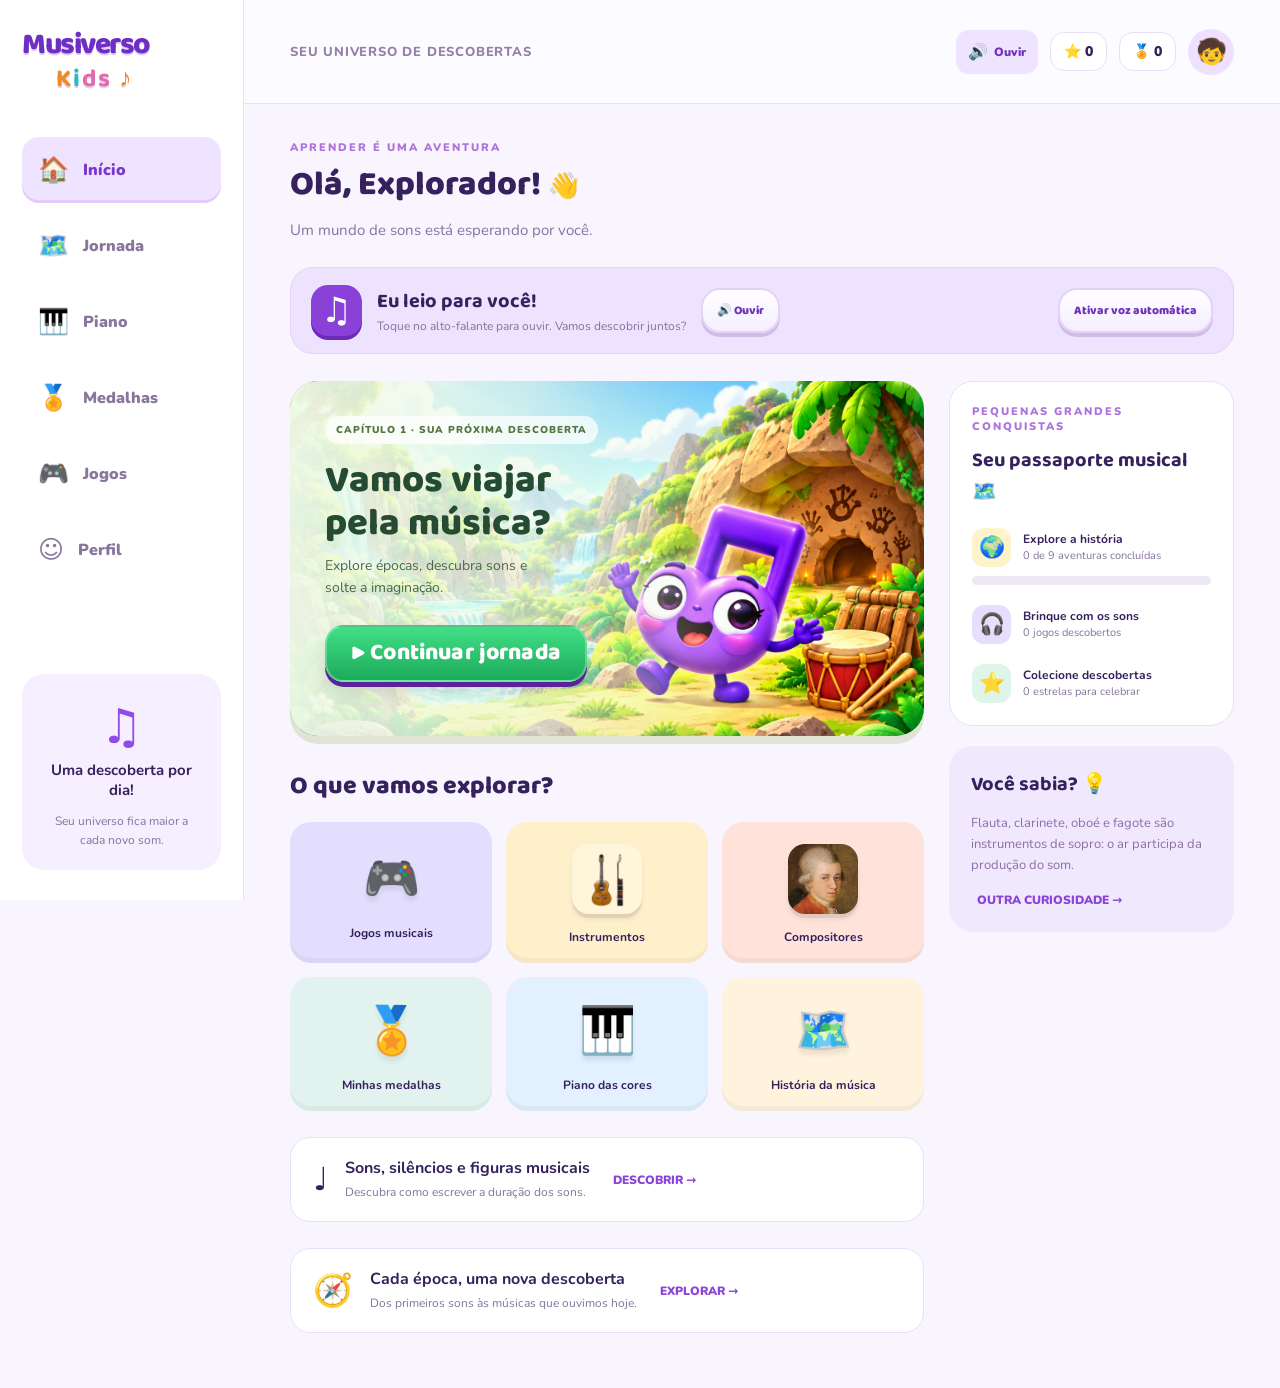
==== commit 1ab15798: "Enable only source-verified Brazilian traditional melodies in piano" ====
--- a/musiverso-kids/src/index.html
+++ b/musiverso-kids/src/index.html
@@ -1 +1 @@
-<!doctype html><html lang="pt-BR"><head><meta charset="utf-8"><meta name="viewport" content="width=device-width,initial-scale=1"><meta name="theme-color" content="#6d35c9"><title>Musiverso Kids — Sua viagem musical</title><meta name="description" content="Explore a história da música com aventuras, instrumentos e jogos musicais para crianças."><link rel="stylesheet" href="style.css?v=folk-audit-1"></head><body><aside id="sidebar"></aside><div class="app"><header id="header"></header><main id="main"></main><nav id="bottom" aria-label="Navegação principal"></nav></div><div id="modal" class="overlay" hidden></div><div id="toast" role="status"></div><script src="voice-map.js"></script><script src="encyclopedia.js"></script><audio id="instrumentAudio" playsinline preload="auto" hidden></audio><span id="instrumentAudioStatus" class="sr-only" role="status"></span><script src="instrument-audio.js?v=piano-2"></script><script src="composer-game.js"></script><script src="rhythm-audio.js"></script><script src="journey-media.js?v=medieval-2"></script><script src="instrument-expansion.js?v=1"></script><script src="piano-repertoire.js?v=5"></script><script src="piano-brasil.js?v=2"></script><script src="piano-studio.js?v=11"></script><script src="staff-games.js?v=6"></script><script src="app.js?v=home-families-3"></script></body></html>
+<!doctype html><html lang="pt-BR"><head><meta charset="utf-8"><meta name="viewport" content="width=device-width,initial-scale=1"><meta name="theme-color" content="#6d35c9"><title>Musiverso Kids — Sua viagem musical</title><meta name="description" content="Explore a história da música com aventuras, instrumentos e jogos musicais para crianças."><link rel="stylesheet" href="style.css?v=folk-audit-1"></head><body><aside id="sidebar"></aside><div class="app"><header id="header"></header><main id="main"></main><nav id="bottom" aria-label="Navegação principal"></nav></div><div id="modal" class="overlay" hidden></div><div id="toast" role="status"></div><script src="voice-map.js"></script><script src="encyclopedia.js"></script><audio id="instrumentAudio" playsinline preload="auto" hidden></audio><span id="instrumentAudioStatus" class="sr-only" role="status"></span><script src="instrument-audio.js?v=piano-2"></script><script src="composer-game.js"></script><script src="rhythm-audio.js"></script><script src="journey-media.js?v=medieval-2"></script><script src="instrument-expansion.js?v=1"></script><script src="piano-repertoire.js?v=5"></script><script src="piano-brasil.js?v=2"></script><script src="piano-brasil-validado.js?v=1"></script><script src="piano-studio.js?v=12"></script><script src="staff-games.js?v=6"></script><script src="app.js?v=home-families-3"></script></body></html>
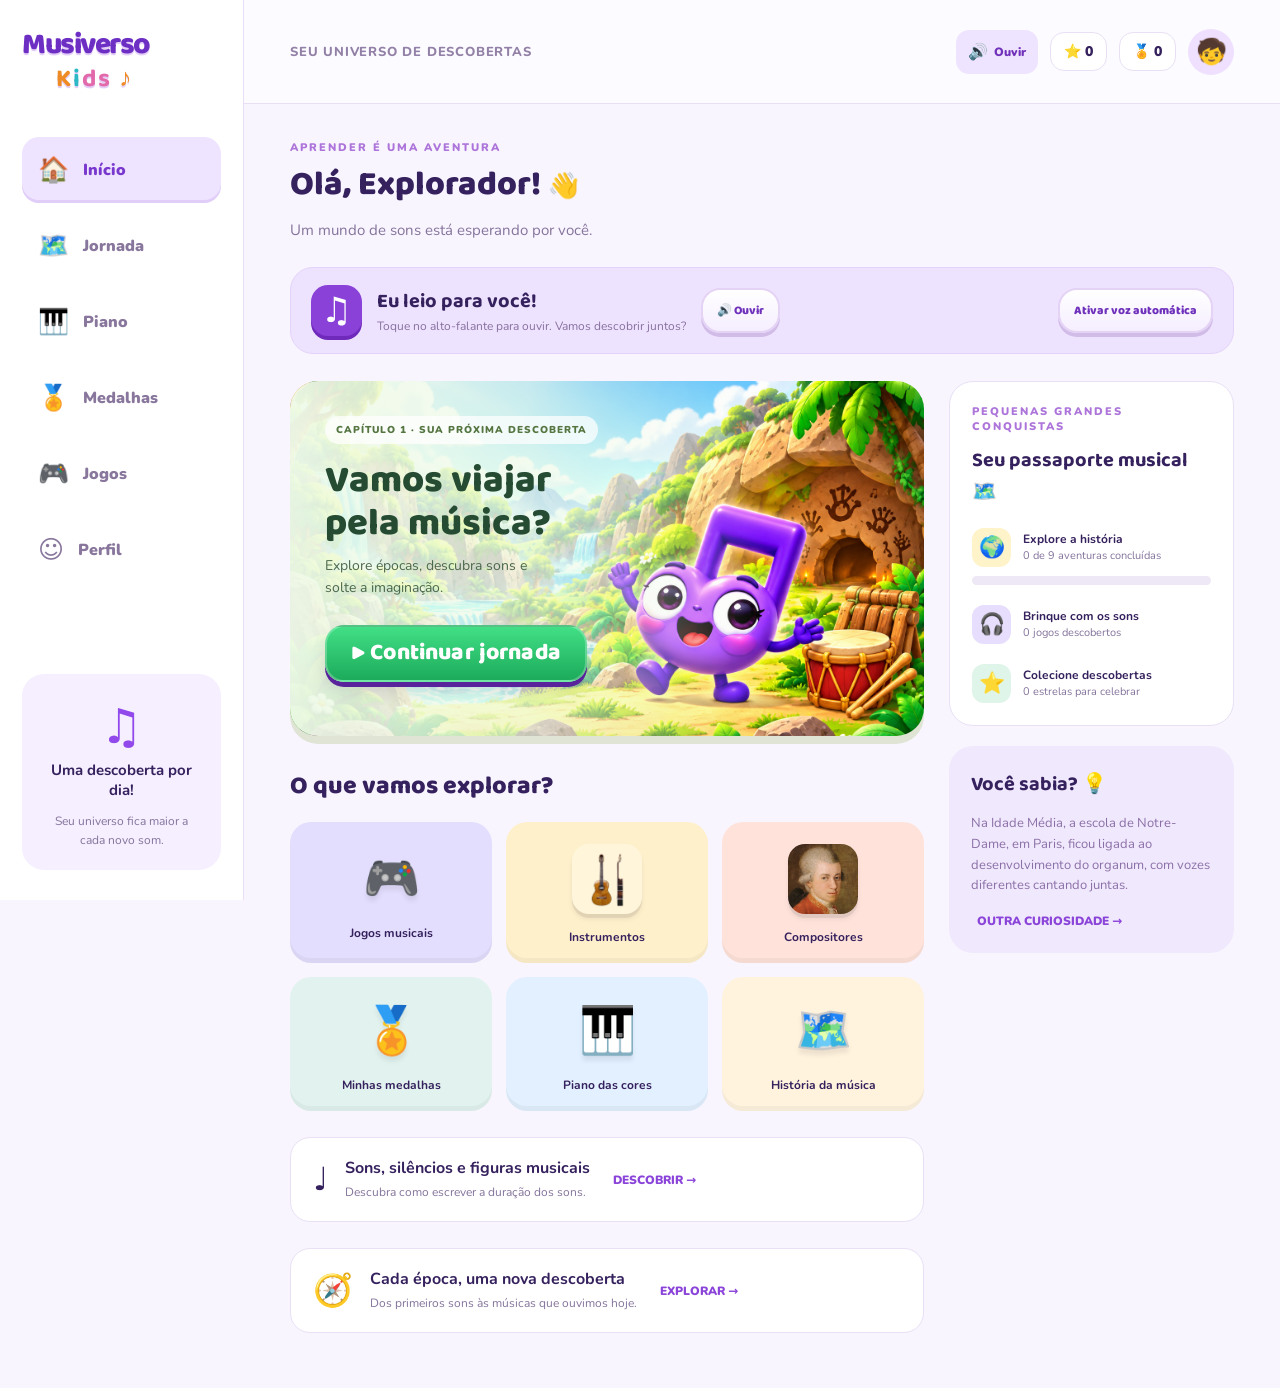
==== commit 073119c6: "Refresh verified Escravos de Jo melody in piano client" ====
--- a/musiverso-kids/src/index.html
+++ b/musiverso-kids/src/index.html
@@ -1 +1 @@
-<!doctype html><html lang="pt-BR"><head><meta charset="utf-8"><meta name="viewport" content="width=device-width,initial-scale=1"><meta name="theme-color" content="#6d35c9"><title>Musiverso Kids — Sua viagem musical</title><meta name="description" content="Explore a história da música com aventuras, instrumentos e jogos musicais para crianças."><link rel="stylesheet" href="style.css?v=folk-audit-1"></head><body><aside id="sidebar"></aside><div class="app"><header id="header"></header><main id="main"></main><nav id="bottom" aria-label="Navegação principal"></nav></div><div id="modal" class="overlay" hidden></div><div id="toast" role="status"></div><script src="voice-map.js"></script><script src="encyclopedia.js"></script><audio id="instrumentAudio" playsinline preload="auto" hidden></audio><span id="instrumentAudioStatus" class="sr-only" role="status"></span><script src="instrument-audio.js?v=piano-2"></script><script src="composer-game.js"></script><script src="rhythm-audio.js"></script><script src="journey-media.js?v=medieval-2"></script><script src="instrument-expansion.js?v=1"></script><script src="piano-repertoire.js?v=5"></script><script src="piano-brasil.js?v=2"></script><script src="piano-brasil-validado.js?v=1"></script><script src="piano-studio.js?v=12"></script><script src="staff-games.js?v=6"></script><script src="app.js?v=home-families-3"></script></body></html>
+<!doctype html><html lang="pt-BR"><head><meta charset="utf-8"><meta name="viewport" content="width=device-width,initial-scale=1"><meta name="theme-color" content="#6d35c9"><title>Musiverso Kids — Sua viagem musical</title><meta name="description" content="Explore a história da música com aventuras, instrumentos e jogos musicais para crianças."><link rel="stylesheet" href="style.css?v=folk-audit-1"></head><body><aside id="sidebar"></aside><div class="app"><header id="header"></header><main id="main"></main><nav id="bottom" aria-label="Navegação principal"></nav></div><div id="modal" class="overlay" hidden></div><div id="toast" role="status"></div><script src="voice-map.js"></script><script src="encyclopedia.js"></script><audio id="instrumentAudio" playsinline preload="auto" hidden></audio><span id="instrumentAudioStatus" class="sr-only" role="status"></span><script src="instrument-audio.js?v=piano-2"></script><script src="composer-game.js"></script><script src="rhythm-audio.js"></script><script src="journey-media.js?v=medieval-2"></script><script src="instrument-expansion.js?v=1"></script><script src="piano-repertoire.js?v=5"></script><script src="piano-brasil.js?v=2"></script><script src="piano-brasil-validado.js?v=2"></script><script src="piano-studio.js?v=12"></script><script src="staff-games.js?v=6"></script><script src="app.js?v=home-families-3"></script></body></html>
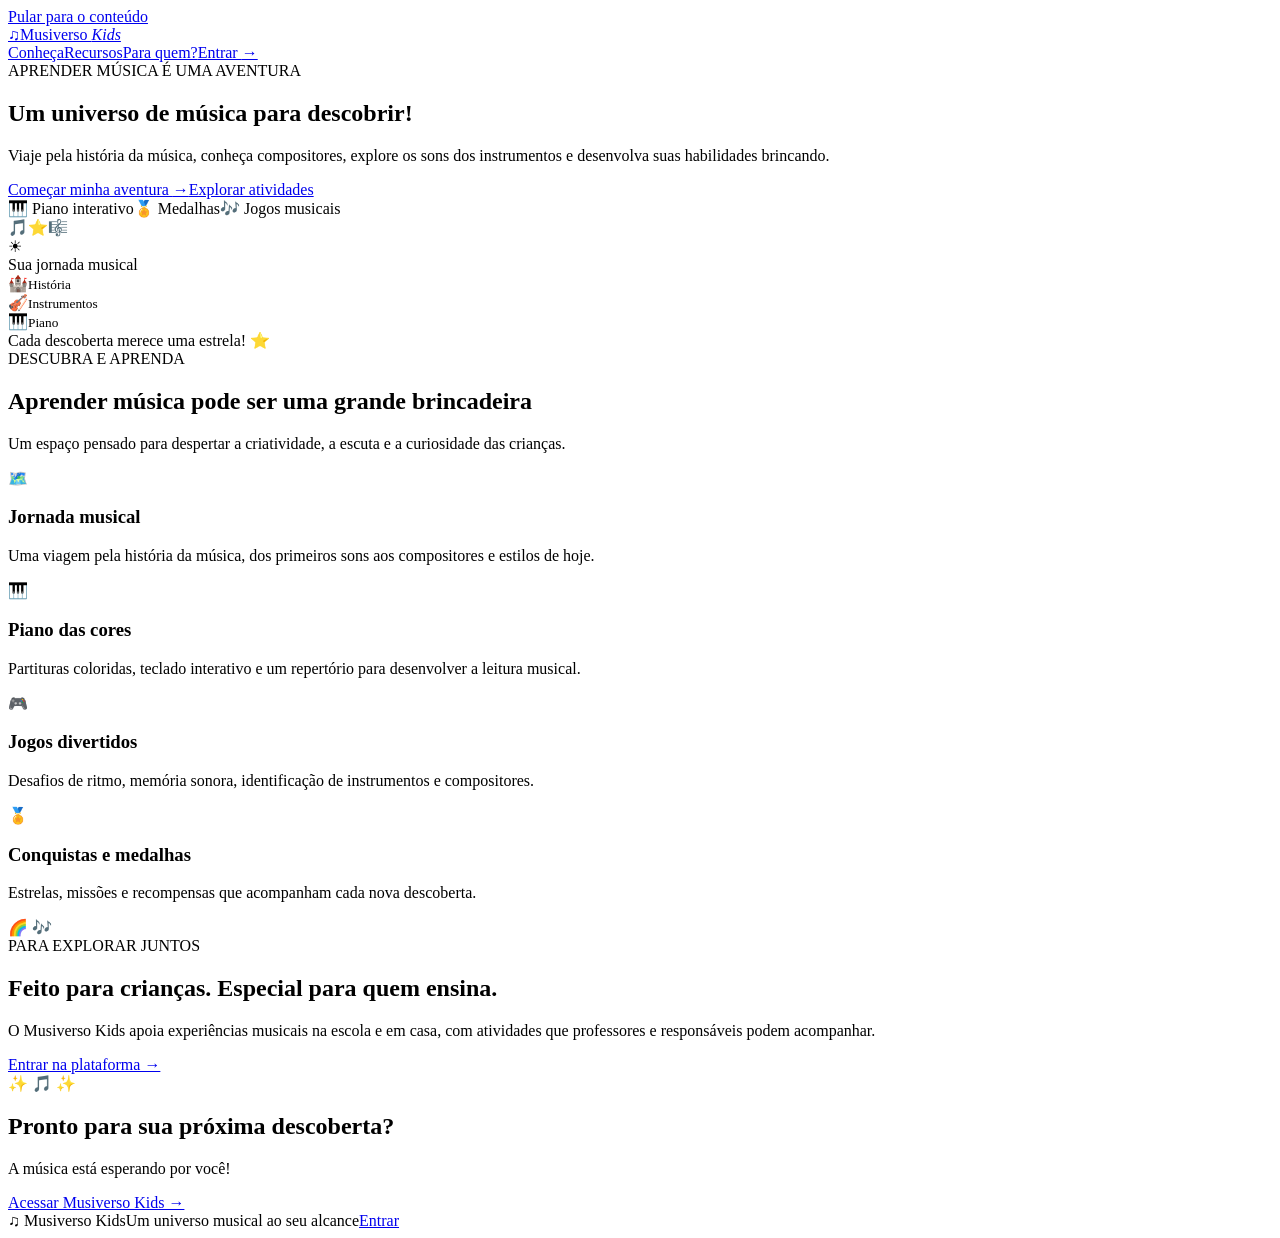
==== commit 266e44df: "Create premium Musiverso Kids public landing page with sign-in entry" ====
--- a/musiverso-kids/src/index.html
+++ b/musiverso-kids/src/index.html
@@ -1 +1,38 @@
-<!doctype html><html lang="pt-BR"><head><meta charset="utf-8"><meta name="viewport" content="width=device-width,initial-scale=1"><meta name="theme-color" content="#6d35c9"><title>Musiverso Kids — Sua viagem musical</title><meta name="description" content="Explore a história da música com aventuras, instrumentos e jogos musicais para crianças."><link rel="stylesheet" href="style.css?v=folk-audit-1"></head><body><aside id="sidebar"></aside><div class="app"><header id="header"></header><main id="main"></main><nav id="bottom" aria-label="Navegação principal"></nav></div><div id="modal" class="overlay" hidden></div><div id="toast" role="status"></div><script src="voice-map.js"></script><script src="encyclopedia.js"></script><audio id="instrumentAudio" playsinline preload="auto" hidden></audio><span id="instrumentAudioStatus" class="sr-only" role="status"></span><script src="instrument-audio.js?v=piano-2"></script><script src="composer-game.js"></script><script src="rhythm-audio.js"></script><script src="journey-media.js?v=medieval-2"></script><script src="instrument-expansion.js?v=1"></script><script src="piano-repertoire.js?v=5"></script><script src="piano-brasil.js?v=2"></script><script src="piano-brasil-validado.js?v=2"></script><script src="piano-studio.js?v=12"></script><script src="staff-games.js?v=6"></script><script src="app.js?v=home-families-3"></script></body></html>
+<!doctype html>
+<html lang="pt-BR">
+<head>
+<meta charset="utf-8"><meta name="viewport" content="width=device-width,initial-scale=1">
+<meta name="theme-color" content="#512394"><meta name="description" content="Musiverso Kids: uma viagem pela história da música, com jogos, piano interativo e descobertas para crianças.">
+<title>Musiverso Kids | Aprender música é uma aventura</title>
+<link rel="stylesheet" href="landing.css?v=1">
+</head>
+<body class="landing">
+<a class="skip-link" href="#conteudo">Pular para o conteúdo</a>
+<header class="site-header">
+  <a href="/" class="logo" aria-label="Musiverso Kids, página inicial"><span class="logo-icon">♫</span><span>Musiverso <em>Kids</em></span></a>
+  <nav aria-label="Menu principal"><a href="#descobrir">Conheça</a><a href="#recursos">Recursos</a><a href="#para-quem">Para quem?</a><a class="nav-login" href="acesso.html">Entrar <span aria-hidden="true">→</span></a></nav>
+</header>
+<main id="conteudo">
+<section class="hero">
+  <div class="hero-copy"><div class="eyebrow"><span class="eyebrow-dot"></span> APRENDER MÚSICA É UMA AVENTURA</div>
+  <h1>Um universo de <span>música</span> para descobrir!</h1>
+  <p>Viaje pela história da música, conheça compositores, explore os sons dos instrumentos e desenvolva suas habilidades brincando.</p>
+  <div class="hero-actions"><a class="action-btn primary" href="acesso.html">Começar minha aventura <span aria-hidden="true">→</span></a><a class="action-btn outline" href="#recursos">Explorar atividades</a></div>
+  <div class="hero-notes"><span>🎹 Piano interativo</span><span>🏅 Medalhas</span><span>🎶 Jogos musicais</span></div>
+  </div>
+  <div class="hero-visual" aria-label="Ilustração musical com teclado, notas e estrelas">
+   <span class="floating flo-one" aria-hidden="true">🎵</span><span class="floating flo-two" aria-hidden="true">⭐</span><span class="floating flo-three" aria-hidden="true">🎼</span>
+   <div class="music-world"><div class="world-sun">☀</div><div class="music-world-title">Sua jornada musical</div><div class="world-trail"><div class="trail-item">🏰<small>História</small></div><div class="trail-line"></div><div class="trail-item">🎻<small>Instrumentos</small></div><div class="trail-line"></div><div class="trail-item">🎹<small>Piano</small></div></div><div class="piano-display"><div class="white-key"></div><div class="white-key"></div><div class="white-key"></div><div class="white-key"></div><div class="white-key"></div><div class="white-key"></div><div class="white-key"></div><div class="black-key k1"></div><div class="black-key k2"></div><div class="black-key k4"></div><div class="black-key k5"></div><div class="black-key k6"></div></div><div class="world-caption">Cada descoberta merece uma estrela! ⭐</div></div>
+  </div>
+</section>
+<section class="features section" id="descobrir"><div class="section-heading"><span class="kicker">DESCUBRA E APRENDA</span><h2>Aprender música pode ser uma grande brincadeira</h2><p>Um espaço pensado para despertar a criatividade, a escuta e a curiosidade das crianças.</p></div>
+<div class="feature-grid" id="recursos">
+<article class="feature-card lavender"><span class="feature-emoji">🗺️</span><h3>Jornada musical</h3><p>Uma viagem pela história da música, dos primeiros sons aos compositores e estilos de hoje.</p></article>
+<article class="feature-card mint"><span class="feature-emoji">🎹</span><h3>Piano das cores</h3><p>Partituras coloridas, teclado interativo e um repertório para desenvolver a leitura musical.</p></article>
+<article class="feature-card peach"><span class="feature-emoji">🎮</span><h3>Jogos divertidos</h3><p>Desafios de ritmo, memória sonora, identificação de instrumentos e compositores.</p></article>
+<article class="feature-card sky"><span class="feature-emoji">🏅</span><h3>Conquistas e medalhas</h3><p>Estrelas, missões e recompensas que acompanham cada nova descoberta.</p></article>
+</div></section>
+<section class="audience section" id="para-quem"><div class="audience-card"><div class="audience-art">🌈 <span>🎶</span></div><div><span class="kicker">PARA EXPLORAR JUNTOS</span><h2>Feito para crianças. Especial para quem ensina.</h2><p>O Musiverso Kids apoia experiências musicais na escola e em casa, com atividades que professores e responsáveis podem acompanhar.</p><a href="acesso.html" class="action-btn primary">Entrar na plataforma →</a></div></div></section>
+<section class="cta"><div class="cta-inner"><span aria-hidden="true">✨ 🎵 ✨</span><h2>Pronto para sua próxima descoberta?</h2><p>A música está esperando por você!</p><a href="acesso.html" class="action-btn light">Acessar Musiverso Kids →</a></div></section>
+</main><footer><span>♫ Musiverso Kids</span><span>Um universo musical ao seu alcance</span><a href="acesso.html">Entrar</a></footer>
+</body></html>
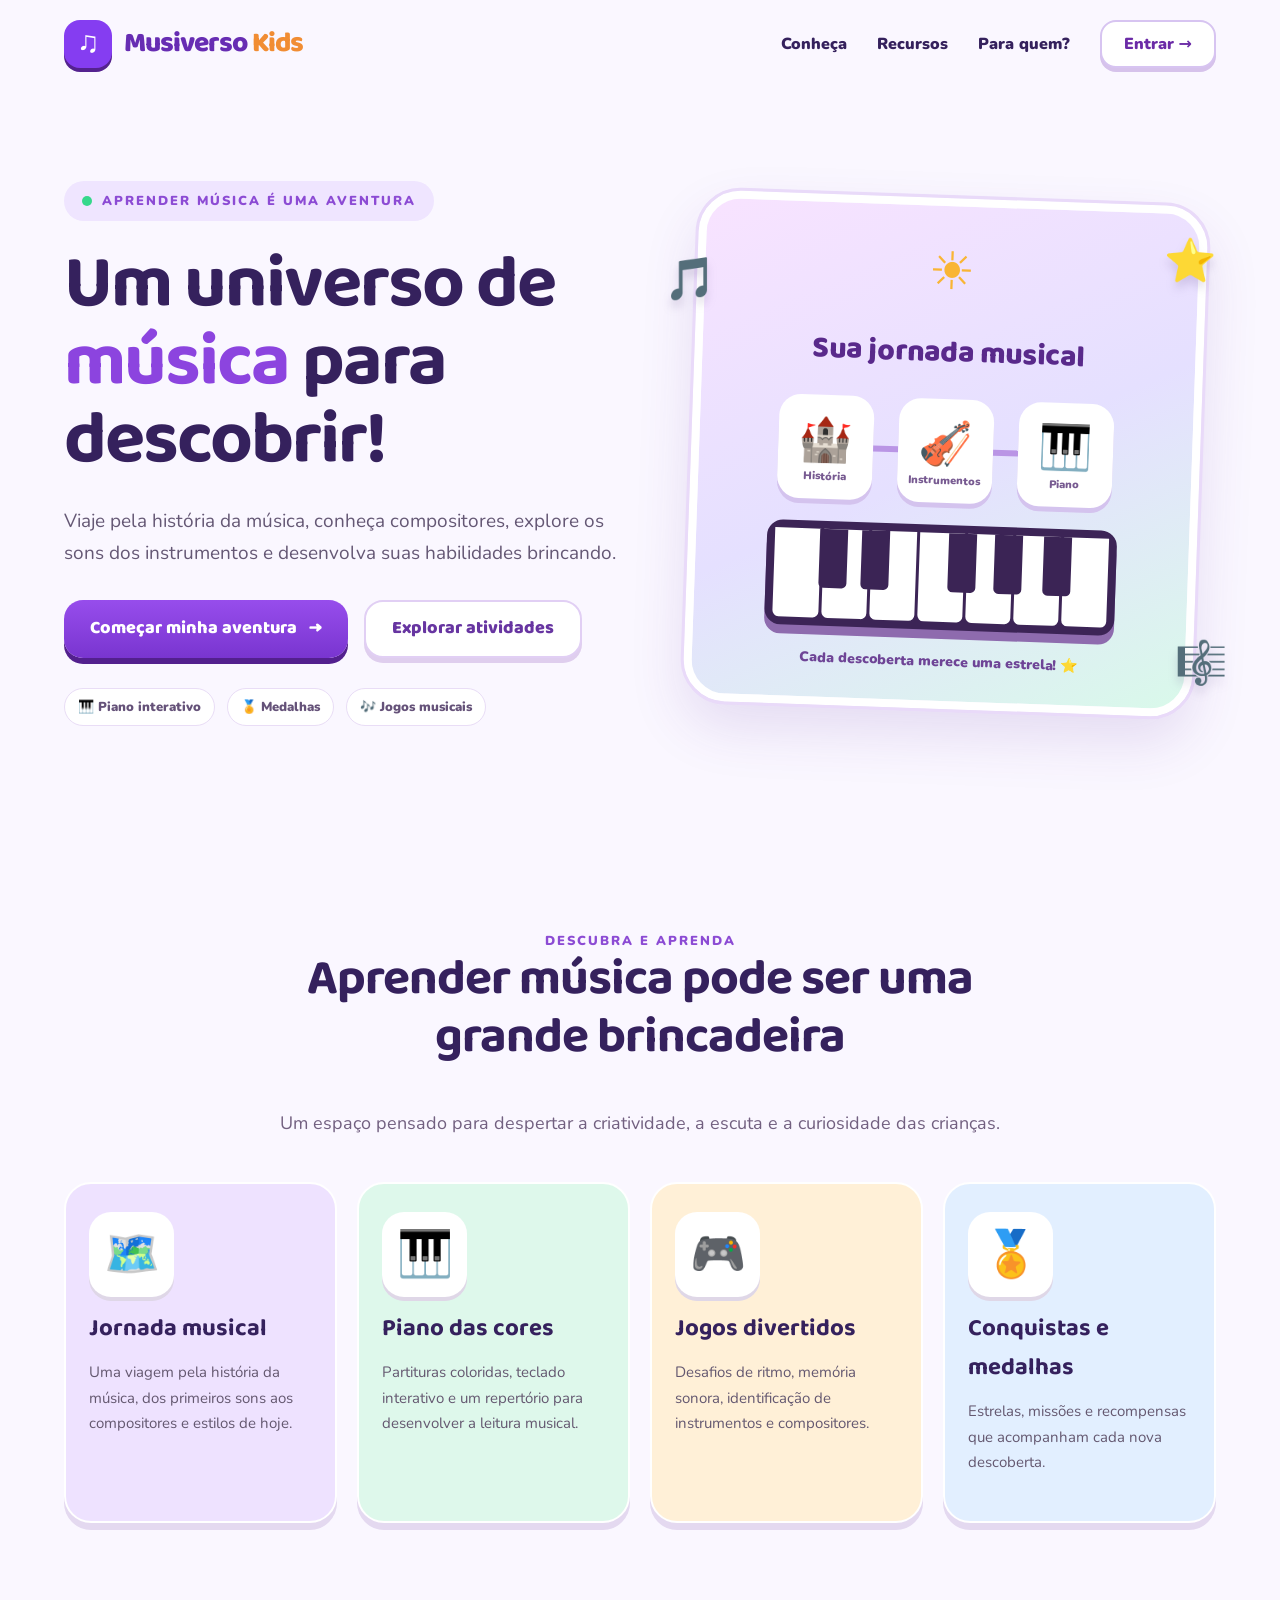
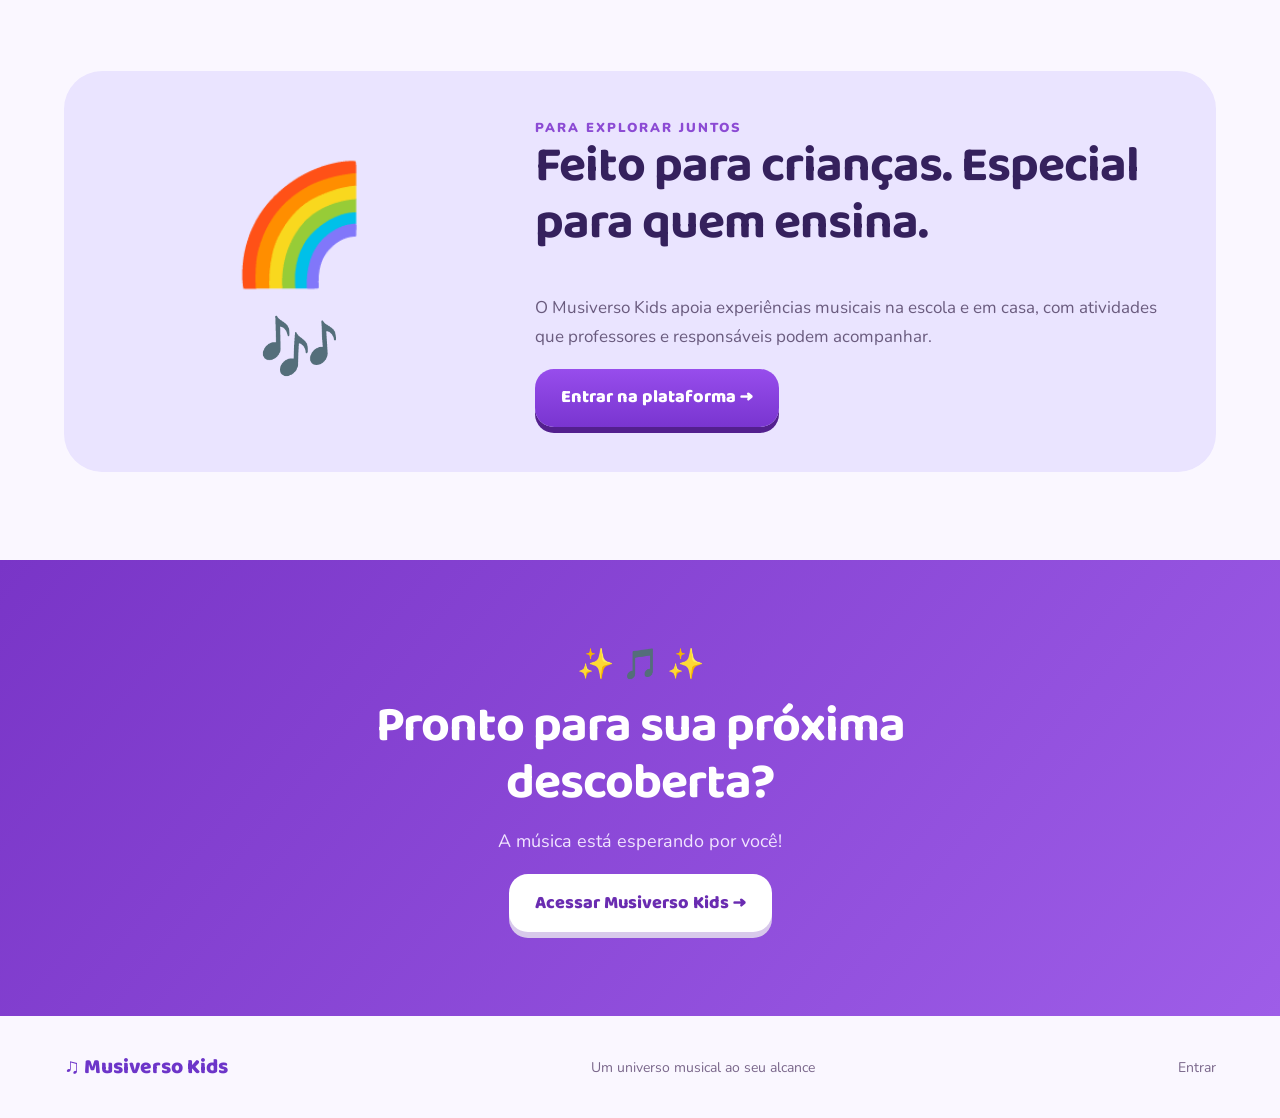
==== commit 9b49de94: "Use documented Supabase browser bundle and refresh authentication assets" ====
--- a/musiverso-kids/src/index.html
+++ b/musiverso-kids/src/index.html
@@ -4,7 +4,7 @@
 <meta charset="utf-8"><meta name="viewport" content="width=device-width,initial-scale=1">
 <meta name="theme-color" content="#512394"><meta name="description" content="Musiverso Kids: uma viagem pela história da música, com jogos, piano interativo e descobertas para crianças.">
 <title>Musiverso Kids | Aprender música é uma aventura</title>
-<link rel="stylesheet" href="landing.css?v=1">
+<link rel="stylesheet" href="landing.css?v=2">
 </head>
 <body class="landing">
 <a class="skip-link" href="#conteudo">Pular para o conteúdo</a>
--- a/musiverso-kids/src/landing.css
+++ b/musiverso-kids/src/landing.css
@@ -0,0 +1,10 @@
+@import url('https://fonts.googleapis.com/css2?family=Baloo+2:wght@500;600;700;800&family=Nunito:wght@400;500;600;700;800;900&display=swap');
+:root{--purple:#512394;--bright:#853df1;--ink:#35215d;--muted:#82719b;--bg:#faf7ff;--green:#2ec773;--border:#eee4f7}
+*{box-sizing:border-box}html{scroll-behavior:smooth}body{margin:0;font-family:'Nunito',system-ui,sans-serif;color:var(--ink);background:var(--bg)}a{color:inherit;text-decoration:none}button,input{font:inherit}button{cursor:pointer}button:disabled{cursor:wait;opacity:.65}.skip-link{position:absolute;left:-10000px;top:0}.skip-link:focus{left:12px;top:12px;background:white;padding:12px;z-index:100}a:focus-visible,button:focus-visible,input:focus-visible{outline:4px solid #ffcb40;outline-offset:4px}h1,h2,h3,.logo,.action-btn{font-family:'Baloo 2','Nunito',sans-serif}h1,h2,h3,p{margin-top:0}p{line-height:1.7}.site-header{max-width:1320px;margin:auto;padding:20px 5%;display:flex;align-items:center;justify-content:space-between;gap:16px;position:relative;z-index:2}.logo{display:inline-flex;align-items:center;gap:12px;font-size:28px;font-weight:800;letter-spacing:-1px;color:#672db3;line-height:1}.logo em{font-style:normal;color:#f18d33}.logo-icon{display:grid;place-items:center;width:48px;height:48px;background:#853df1;color:white;border-radius:16px;box-shadow:0 4px 0 #54228f;font-size:30px}.site-header nav{display:flex;align-items:center;gap:30px;font-weight:900}.site-header nav>a:not(.nav-login):hover{color:#8040d2}.nav-login{border:2px solid #d7c4f1;border-radius:16px;padding:11px 22px;background:white;box-shadow:0 4px 0 #d6c2eb;color:#6b2ba7}.nav-login:hover{background:#f5eeff}.hero{max-width:1320px;min-height:650px;margin:auto;padding:68px 5% 90px;display:grid;grid-template-columns:1.02fr .98fr;align-items:center;gap:48px}.eyebrow,.kicker{font-size:13px;font-weight:900;letter-spacing:2px;color:#8c4bd4}.eyebrow{display:inline-flex;align-items:center;gap:10px;background:#efe5ff;padding:11px 18px;border-radius:40px}.eyebrow-dot{width:10px;height:10px;background:#35d88b;border-radius:50%}.hero h1{font-size:clamp(46px,5.8vw,78px);line-height:1.05;letter-spacing:-2px;margin:25px 0}.hero h1 span{color:#8c44df}.hero-copy>p{font-size:19px;color:#655875;max-width:570px}.hero-actions{display:flex;gap:16px;flex-wrap:wrap;margin:30px 0}.action-btn{display:inline-flex;justify-content:center;align-items:center;gap:12px;padding:17px 26px;border-radius:19px;min-height:58px;font-size:18px;font-weight:800;line-height:1.1;transition:transform .15s,filter .15s;cursor:pointer;border:0}.action-btn:hover{transform:translateY(-2px);filter:brightness(1.04)}.action-btn:active{transform:translateY(3px)}.action-btn.primary{color:#fff;background:linear-gradient(180deg,#974dec,#7935d0);box-shadow:0 6px 0 #53208e}.action-btn.outline{background:white;border:2px solid #e1cff4;box-shadow:0 5px 0 #dfceee;color:#6735a1}.action-btn.light{background:#fff;color:#6a2cb1;box-shadow:0 6px 0 #d8c9eb}.hero-notes{display:flex;flex-wrap:wrap;gap:12px}.hero-notes span{font-size:13px;font-weight:900;background:#fff;border:1px solid #e9ddf6;padding:9px 13px;border-radius:999px;color:#655279}.hero-visual{position:relative;min-width:0;padding:42px 16px}.music-world{background:linear-gradient(155deg,#f8e3ff,#e5e0ff 52%,#d9f9ea);border:8px solid white;outline:3px solid #e9daf9;border-radius:42px;min-height:450px;box-shadow:0 25px 55px #5c2c9b22;display:flex;flex-direction:column;align-items:center;justify-content:center;gap:22px;padding:30px 20px;transform:rotate(2deg)}.world-sun{font-size:52px;color:#f9b534}.music-world-title{font:800 30px 'Baloo 2';text-align:center;color:#59298b}.world-trail{display:flex;align-items:center;width:100%;justify-content:center}.trail-item{height:104px;min-width:95px;background:#fff;box-shadow:0 5px 0 #d4c3ee;border-radius:22px;display:flex;align-items:center;justify-content:center;flex-direction:column;font-size:43px}.trail-item small{font-size:11px;font-weight:900;color:#775a91}.trail-line{height:6px;width:25px;background:#ba95e5}.piano-display{position:relative;width:min(90%,350px);height:105px;background:#3c2456;border-radius:16px;display:flex;gap:3px;padding:8px;box-shadow:0 9px 0 #8e6bae}.white-key{background:#fff;flex:1;border-radius:0 0 6px 6px}.black-key{background:#3b2455;position:absolute;top:8px;width:8%;height:59px;border-radius:0 0 5px 5px}.k1{left:15%}.k2{left:27%}.k4{left:52%}.k5{left:65%}.k6{left:79%}.world-caption{font-weight:900;color:#6e4496;text-align:center;font-size:14px}.floating{position:absolute;z-index:1;font-size:42px;filter:drop-shadow(0 7px 5px #69508d33)}.flo-one{left:-2%;top:16%}.flo-two{right:0;top:13%}.flo-three{right:-2%;bottom:10%}.section{padding:88px 5%;max-width:1320px;margin:auto}.section-heading{text-align:center;max-width:750px;margin:0 auto 44px}.section h2,.cta h2{font-size:clamp(32px,4vw,50px);line-height:1.15;letter-spacing:-1px}.section-heading p{color:#726080;font-size:18px}.feature-grid{display:grid;grid-template-columns:repeat(4,1fr);gap:20px}.feature-card{padding:28px 23px 30px;border-radius:27px;border:2px solid #fff;box-shadow:0 7px 0 #e4d9f0;min-height:290px}.feature-card h3{font-size:24px;margin:12px 0}.feature-card p{font-size:15px;color:#645870}.feature-emoji{display:grid;place-items:center;background:#fff;border-radius:22px;width:85px;height:85px;font-size:45px;box-shadow:0 4px 0 #dfd7e7}.lavender{background:#eee2ff}.mint{background:#def8eb}.peach{background:#fff0d7}.sky{background:#e2efff}.audience{padding-top:60px}.audience-card{display:grid;grid-template-columns:.6fr 1fr;gap:45px;align-items:center;border-radius:38px;background:#eae4ff;padding:45px}.audience-art{font-size:115px;text-align:center}.audience-art span{display:block;font-size:65px}.audience-card p{color:#6a5b7e;font-size:17px}.cta{background:linear-gradient(130deg,#7935c7,#9e5de8);color:white;text-align:center;padding:84px 20px}.cta-inner{max-width:700px;margin:auto}.cta-inner>span{font-size:30px}.cta p{font-size:18px;color:#f1e4ff}.cta h2{margin:13px auto}footer{max-width:1320px;margin:auto;padding:34px 5%;display:flex;align-items:center;justify-content:space-between;gap:20px;color:#7a678b;font-size:14px}footer span:first-child{font-family:'Baloo 2';font-weight:900;font-size:21px;color:#6d35c9}
+.auth-page{min-height:100vh;background:radial-gradient(circle at 9% 20%,#e6daff,transparent 45%),radial-gradient(circle at 90% 88%,#dff9ed,transparent 45%),#faf7ff}.auth-layout{max-width:1130px;min-height:calc(100vh - 100px);margin:0 auto;padding:30px 5% 75px;display:grid;grid-template-columns:.95fr 1fr;gap:75px;align-items:center}.auth-intro h1{font-size:clamp(41px,4.7vw,65px);line-height:1.08}.auth-intro h1 span{color:#8c44df}.auth-intro p{font-size:19px;color:#6f6181;max-width:460px}.auth-illustration{font-size:74px;margin:35px 0}.auth-mini{display:flex;gap:11px;flex-wrap:wrap;font-size:13px;font-weight:900;color:#6f5b8e}.auth-mini span{padding:10px 13px;border-radius:20px;background:#fff;box-shadow:0 3px 0 #e3d9ed}.auth-panel{background:white;border:2px solid #eee5f7;box-shadow:0 12px 0 #e6d9f3,0 22px 50px #432d6716;border-radius:32px;padding:36px 36px 42px;max-width:510px;width:100%;margin:auto}.auth-panel h2{font-size:33px;margin:0 0 6px}.auth-description{color:#756782;font-size:15px;margin:0 0 20px}.auth-tabs{display:grid;grid-template-columns:1fr 1fr;background:#f0e7fa;border-radius:16px;padding:5px;margin-bottom:23px}.auth-tabs button{border:0;background:transparent;padding:11px;font-weight:900;color:#7f6a96;border-radius:12px}.auth-tabs button[aria-selected=true]{background:#fff;color:#682ab7;box-shadow:0 3px 0 #dfd0ec}.field{display:flex;flex-direction:column;gap:7px;margin:0 0 16px}.field span{font-size:14px;font-weight:900}.field input{width:100%;height:55px;padding:0 16px;border:2px solid #e6daef;border-radius:15px;background:#fdfaff;color:#382254;outline:none}.field input:focus{border-color:#9859df;box-shadow:0 0 0 3px #9757e41b}.auth-submit{width:100%;margin-top:5px;min-height:58px}.auth-help{background:#f5efff;border-radius:13px;padding:12px 14px;font-size:12px;color:#75648c;line-height:1.6;margin:14px 0}.auth-link{border:0;background:none;color:#7639c3;font-weight:900;padding:7px 2px;text-decoration:underline;text-underline-offset:3px}.auth-footer-row{display:flex;justify-content:space-between;flex-wrap:wrap;gap:12px;margin-top:17px;align-items:center}.auth-message{margin:13px 0;border-radius:14px;padding:13px 15px;background:#f0eaff;color:#4b3071;font-size:14px;font-weight:800;line-height:1.5}.auth-message.error{background:#fff0f0;color:#a43849}.auth-message.success{background:#e8faee;color:#247747}.password-wrap{position:relative}.password-wrap input{padding-right:83px}.password-toggle{position:absolute;right:8px;top:9px;border:0;background:#eee3fa;color:#60338d;border-radius:9px;padding:9px 10px;font-size:12px;font-weight:900}.privacy-note{font-size:12px;color:#87779b;margin-top:20px;line-height:1.6}
+@media(max-width:950px){.hero{grid-template-columns:1fr;gap:0;padding-top:50px}.hero-copy{text-align:center}.hero-copy>p{margin-left:auto;margin-right:auto}.hero-actions,.hero-notes{justify-content:center}.hero-visual{max-width:600px;width:100%;margin:auto}.feature-grid{grid-template-columns:repeat(2,1fr)}.auth-layout{gap:30px;grid-template-columns:1fr}.auth-intro{text-align:center}.auth-intro p{margin:0 auto}.auth-illustration{margin:16px auto;font-size:46px}.auth-mini{justify-content:center}.auth-panel{max-width:540px}}
+@media(max-width:630px){.site-header{padding:14px 5%}.logo{font-size:22px}.logo-icon{height:40px;width:40px;font-size:25px}.site-header nav{gap:10px}.site-header nav>a:not(.nav-login){display:none}.nav-login{padding:8px 15px}.hero{padding:34px 5% 55px}.hero h1{font-size:47px}.hero-copy>p{font-size:16px}.hero-actions{flex-direction:column}.action-btn{width:100%}.hero-visual{padding:22px 8px}.music-world{min-height:350px;gap:15px}.music-world-title{font-size:25px}.trail-item{min-width:75px;height:85px;font-size:32px}.trail-line{width:15px}.piano-display{height:80px}.section{padding:60px 5%}.feature-grid{grid-template-columns:1fr;gap:17px}.feature-card{min-height:auto;padding:22px}.audience-card{grid-template-columns:1fr;padding:25px}.audience-art{font-size:65px}.audience-art span{font-size:40px}footer{flex-wrap:wrap}.auth-layout{padding:25px 5% 60px}.auth-intro h1{font-size:40px}.auth-panel{padding:26px 21px 30px;border-radius:24px}.auth-panel h2{font-size:28px}}
+@media(prefers-reduced-motion:reduce){*,*:before,*:after{animation:none!important;transition:none!important;scroll-behavior:auto!important}}
+
+/* Native hidden attribute wins over reusable form and layout classes. */
+[hidden]{display:none!important}
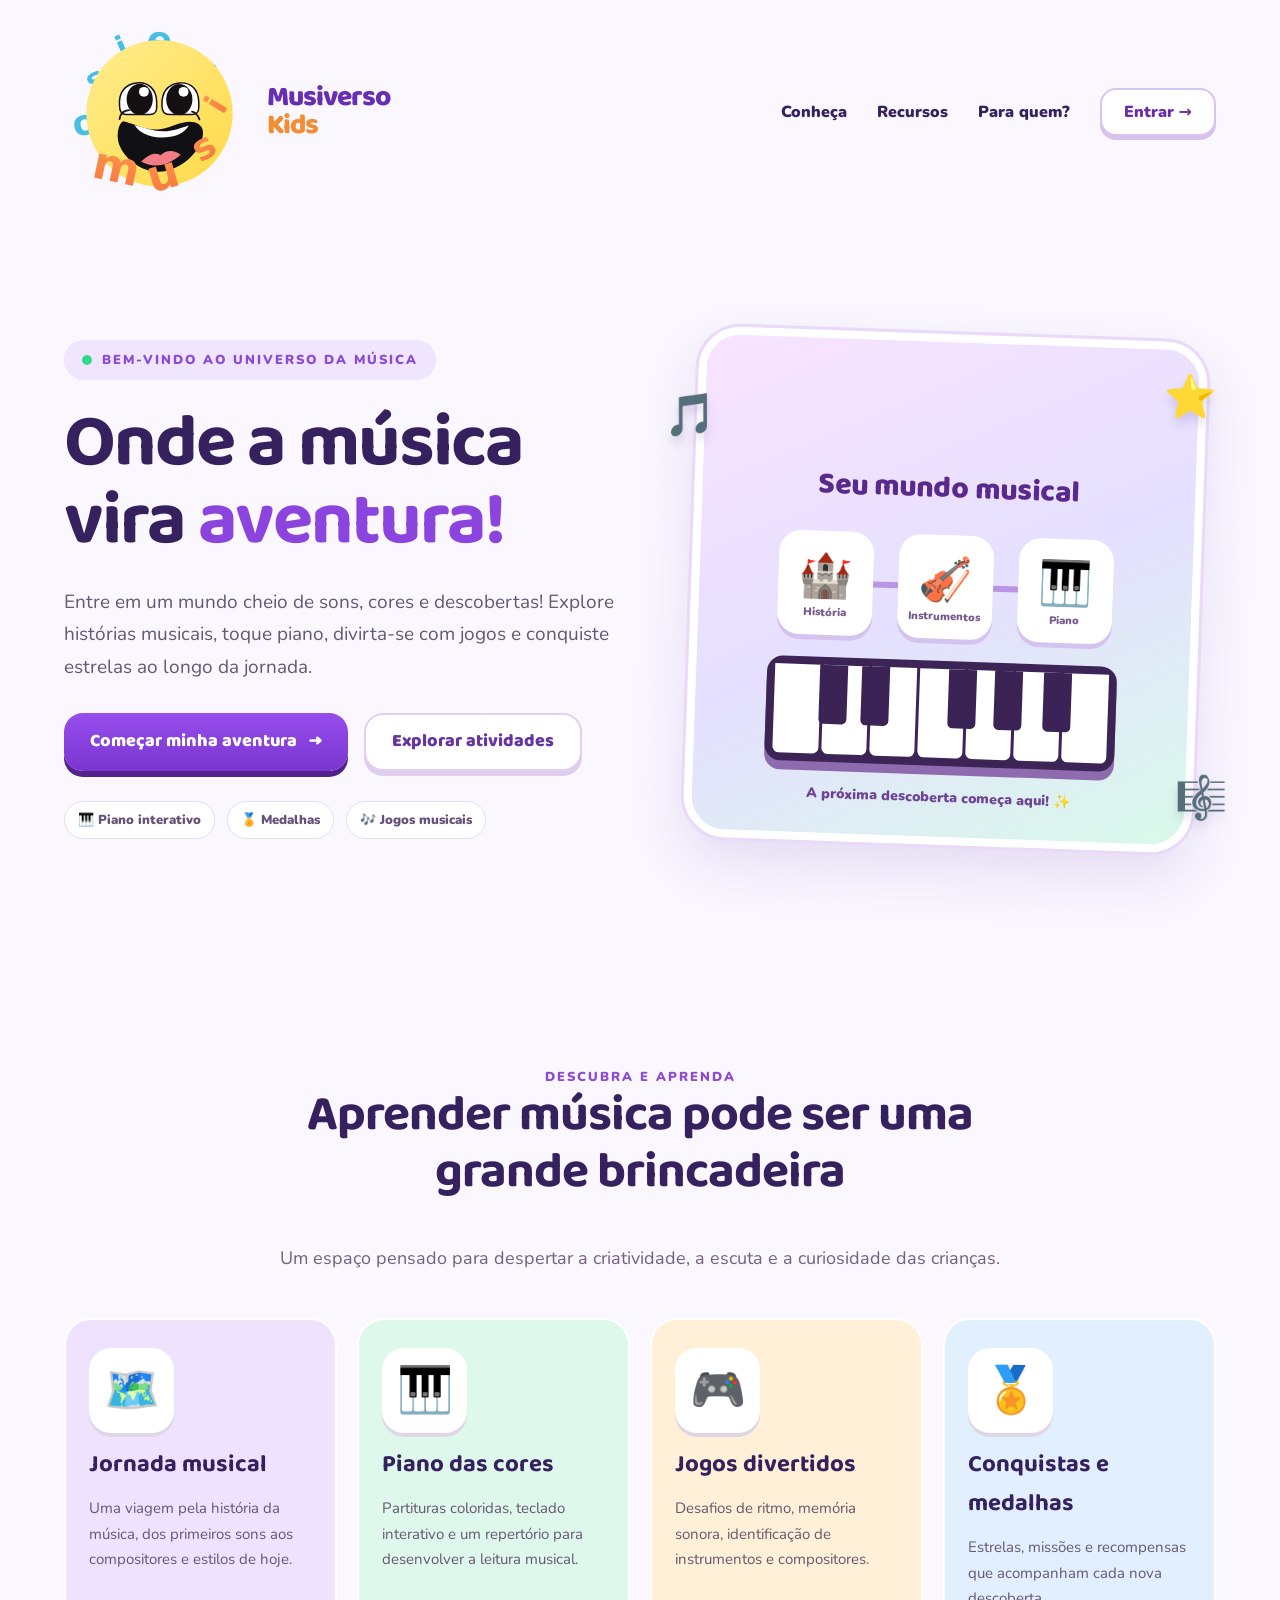
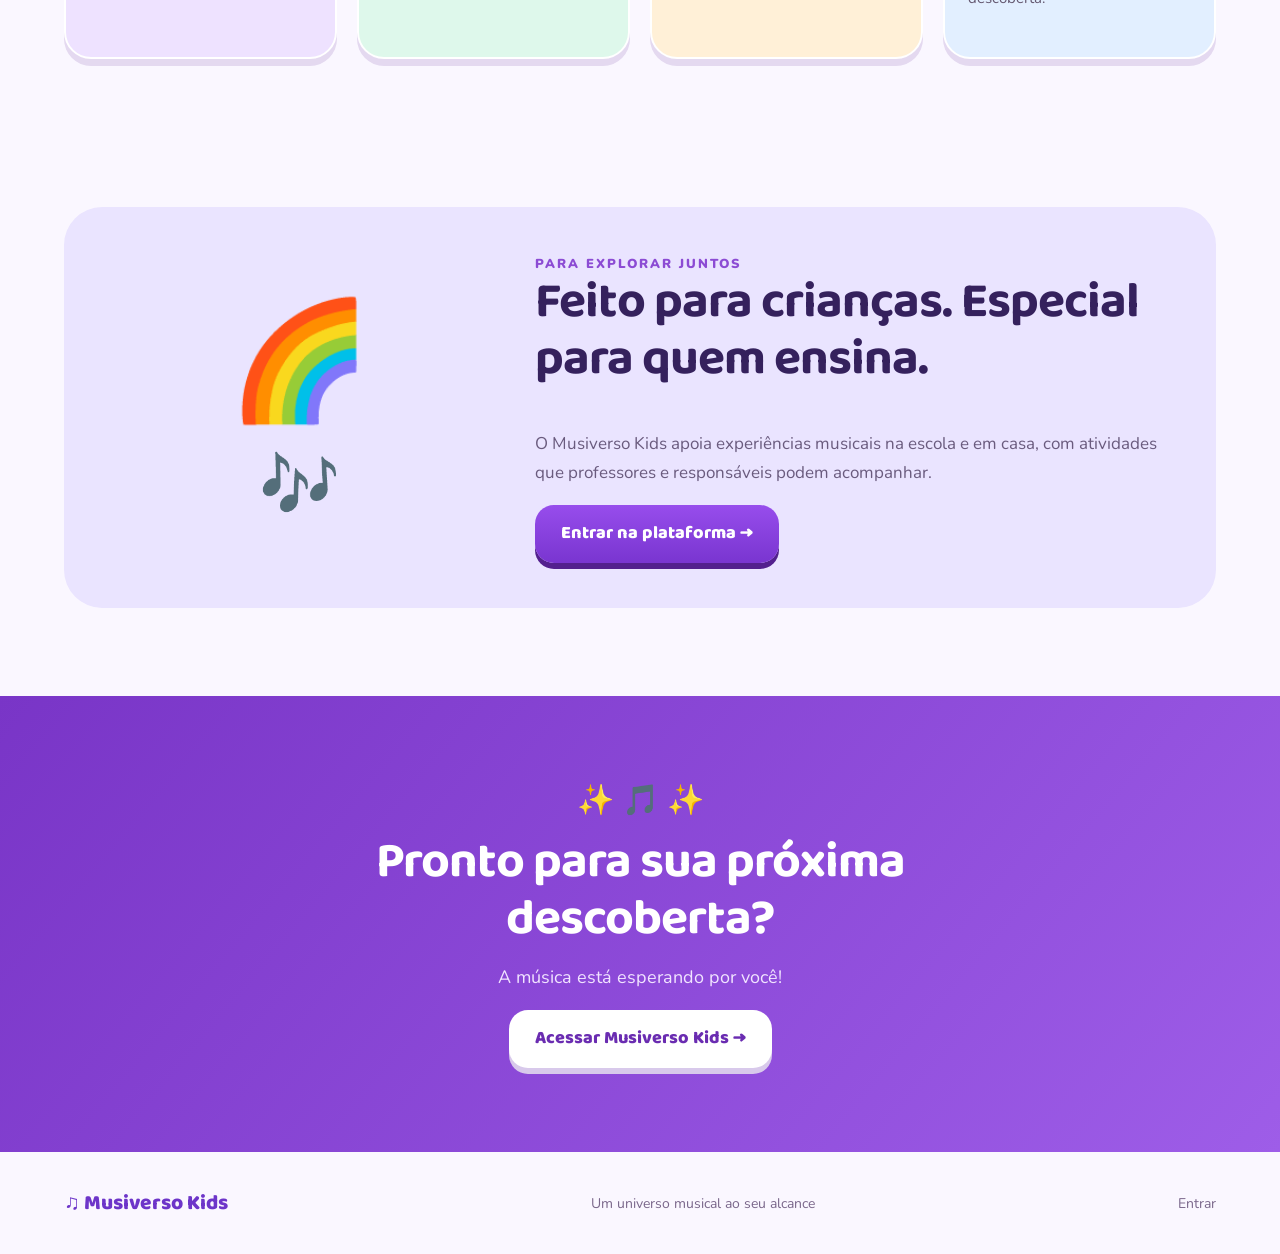
==== commit bd12ff00: "Bring BEM-like illustrated world and Musiverso mascot to the public landing page" ====
--- a/musiverso-kids/src/index.html
+++ b/musiverso-kids/src/index.html
@@ -4,25 +4,25 @@
 <meta charset="utf-8"><meta name="viewport" content="width=device-width,initial-scale=1">
 <meta name="theme-color" content="#512394"><meta name="description" content="Musiverso Kids: uma viagem pela história da música, com jogos, piano interativo e descobertas para crianças.">
 <title>Musiverso Kids | Aprender música é uma aventura</title>
-<link rel="stylesheet" href="landing.css?v=2">
-</head>
+<link rel="stylesheet" href="landing.css?v=4">
+<link rel="manifest" href="manifest.webmanifest"><meta name="apple-mobile-web-app-capable" content="yes"><meta name="apple-mobile-web-app-title" content="Musiverso Kids"><link rel="apple-touch-icon" href="app-icon-192.png"></head>
 <body class="landing">
 <a class="skip-link" href="#conteudo">Pular para o conteúdo</a>
 <header class="site-header">
-  <a href="/" class="logo" aria-label="Musiverso Kids, página inicial"><span class="logo-icon">♫</span><span>Musiverso <em>Kids</em></span></a>
+  <a href="/" class="logo" aria-label="Musiverso Kids, página inicial"><img class="logo-mascot" src="mascote-musiverso.svg" alt=""><span>Musiverso <em>Kids</em></span></a>
   <nav aria-label="Menu principal"><a href="#descobrir">Conheça</a><a href="#recursos">Recursos</a><a href="#para-quem">Para quem?</a><a class="nav-login" href="acesso.html">Entrar <span aria-hidden="true">→</span></a></nav>
 </header>
 <main id="conteudo">
 <section class="hero">
-  <div class="hero-copy"><div class="eyebrow"><span class="eyebrow-dot"></span> APRENDER MÚSICA É UMA AVENTURA</div>
-  <h1>Um universo de <span>música</span> para descobrir!</h1>
-  <p>Viaje pela história da música, conheça compositores, explore os sons dos instrumentos e desenvolva suas habilidades brincando.</p>
+  <div class="hero-copy"><div class="eyebrow"><span class="eyebrow-dot"></span> BEM-VINDO AO UNIVERSO DA MÚSICA</div>
+  <h1>Onde a música vira <span>aventura!</span></h1>
+  <p>Entre em um mundo cheio de sons, cores e descobertas! Explore histórias musicais, toque piano, divirta-se com jogos e conquiste estrelas ao longo da jornada.</p>
   <div class="hero-actions"><a class="action-btn primary" href="acesso.html">Começar minha aventura <span aria-hidden="true">→</span></a><a class="action-btn outline" href="#recursos">Explorar atividades</a></div>
   <div class="hero-notes"><span>🎹 Piano interativo</span><span>🏅 Medalhas</span><span>🎶 Jogos musicais</span></div>
   </div>
   <div class="hero-visual" aria-label="Ilustração musical com teclado, notas e estrelas">
    <span class="floating flo-one" aria-hidden="true">🎵</span><span class="floating flo-two" aria-hidden="true">⭐</span><span class="floating flo-three" aria-hidden="true">🎼</span>
-   <div class="music-world"><div class="world-sun">☀</div><div class="music-world-title">Sua jornada musical</div><div class="world-trail"><div class="trail-item">🏰<small>História</small></div><div class="trail-line"></div><div class="trail-item">🎻<small>Instrumentos</small></div><div class="trail-line"></div><div class="trail-item">🎹<small>Piano</small></div></div><div class="piano-display"><div class="white-key"></div><div class="white-key"></div><div class="white-key"></div><div class="white-key"></div><div class="white-key"></div><div class="white-key"></div><div class="white-key"></div><div class="black-key k1"></div><div class="black-key k2"></div><div class="black-key k4"></div><div class="black-key k5"></div><div class="black-key k6"></div></div><div class="world-caption">Cada descoberta merece uma estrela! ⭐</div></div>
+   <div class="music-world"><div class="world-sun"><img src="mascote-musiverso.svg" alt="Mascote do Musiverso Kids, sorrindo" class="landing-hero-mascot"></div><div class="music-world-title">Seu mundo musical</div><div class="world-trail"><div class="trail-item">🏰<small>História</small></div><div class="trail-line"></div><div class="trail-item">🎻<small>Instrumentos</small></div><div class="trail-line"></div><div class="trail-item">🎹<small>Piano</small></div></div><div class="piano-display"><div class="white-key"></div><div class="white-key"></div><div class="white-key"></div><div class="white-key"></div><div class="white-key"></div><div class="white-key"></div><div class="white-key"></div><div class="black-key k1"></div><div class="black-key k2"></div><div class="black-key k4"></div><div class="black-key k5"></div><div class="black-key k6"></div></div><div class="world-caption">A próxima descoberta começa aqui! ✨</div></div>
   </div>
 </section>
 <section class="features section" id="descobrir"><div class="section-heading"><span class="kicker">DESCUBRA E APRENDA</span><h2>Aprender música pode ser uma grande brincadeira</h2><p>Um espaço pensado para despertar a criatividade, a escuta e a curiosidade das crianças.</p></div>
--- a/musiverso-kids/src/landing.css
+++ b/musiverso-kids/src/landing.css
@@ -8,3 +8,13 @@
 
 /* Native hidden attribute wins over reusable form and layout classes. */
 [hidden]{display:none!important}
+
+/* Login Google: mesma linguagem visual dos botões Musiverso Kids. */
+.social-divider{display:flex;align-items:center;gap:14px;margin:23px 0 18px;color:#8a7d98;font-size:13px;font-weight:900;text-align:center}
+.social-divider::before,.social-divider::after{content:"";height:1px;background:#e6dced;flex:1}
+.google-login-btn{width:100%;min-height:57px;display:flex;align-items:center;justify-content:center;gap:12px;background:#fff;border:2px solid #e8dced;border-radius:17px;color:#3c2b52;box-shadow:0 5px 0 #dfd4e9;font-weight:900;font-size:16px;transition:transform .14s,box-shadow .14s,background .14s}
+.google-login-btn svg{flex:none}
+.google-login-btn:hover:not(:disabled){background:#faf6ff;transform:translateY(-2px)}
+.google-login-btn:active:not(:disabled){transform:translateY(4px);box-shadow:0 1px 0 #dfd4e9}
+.google-login-btn:disabled{opacity:.6;cursor:wait}
+@media(prefers-reduced-motion:reduce){.google-login-btn{transition:none}}
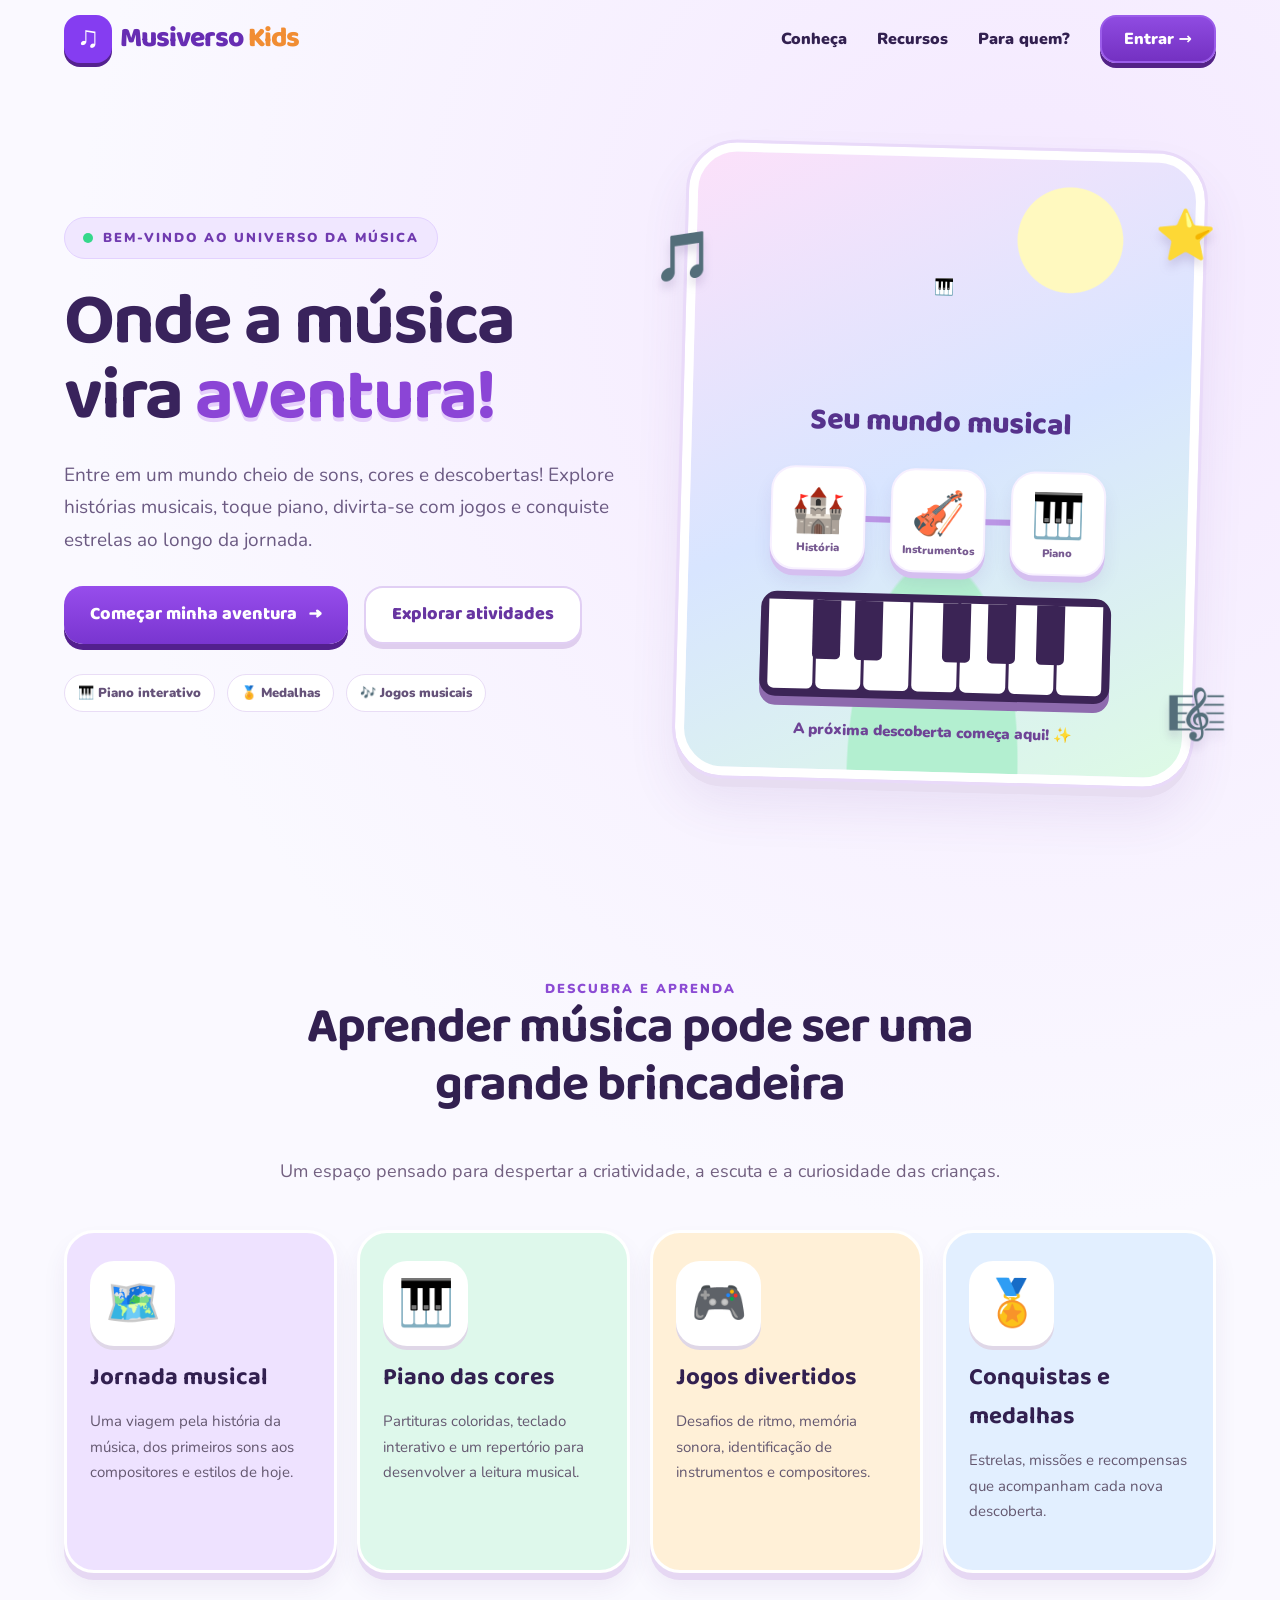
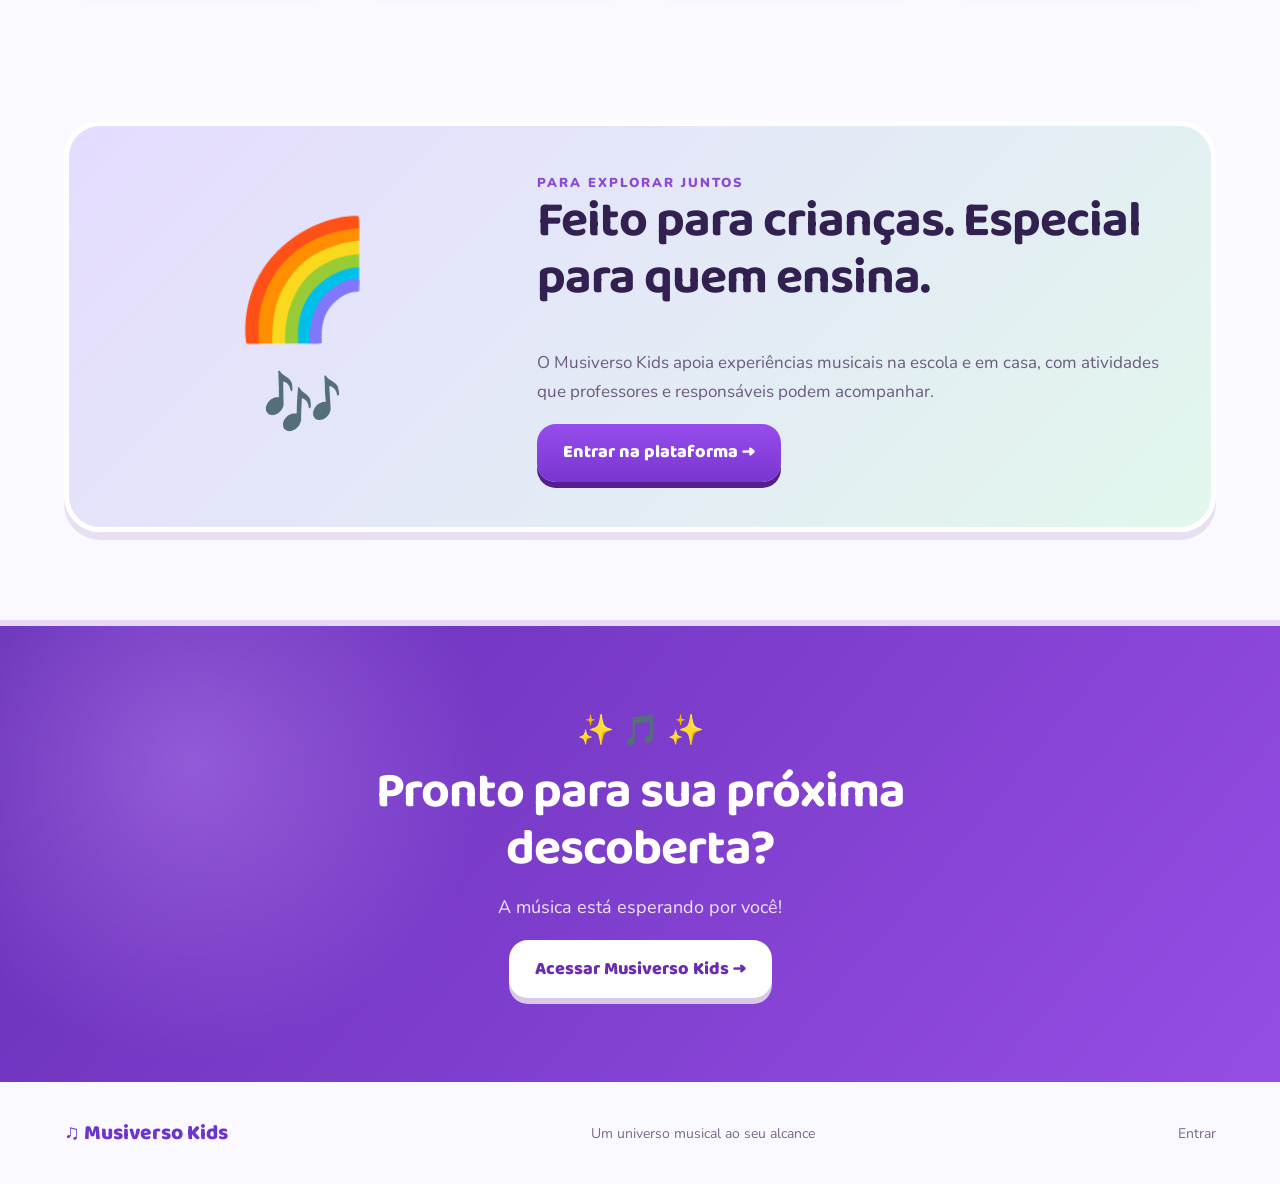
==== commit d52e17a6: "Remove Musiverso mascot and use musical iconography instead" ====
--- a/musiverso-kids/src/index.html
+++ b/musiverso-kids/src/index.html
@@ -4,12 +4,12 @@
 <meta charset="utf-8"><meta name="viewport" content="width=device-width,initial-scale=1">
 <meta name="theme-color" content="#512394"><meta name="description" content="Musiverso Kids: uma viagem pela história da música, com jogos, piano interativo e descobertas para crianças.">
 <title>Musiverso Kids | Aprender música é uma aventura</title>
-<link rel="stylesheet" href="landing.css?v=4">
+<link rel="stylesheet" href="landing.css?v=no-mascot-1">
 <link rel="manifest" href="manifest.webmanifest"><meta name="apple-mobile-web-app-capable" content="yes"><meta name="apple-mobile-web-app-title" content="Musiverso Kids"><link rel="apple-touch-icon" href="app-icon-192.png"></head>
 <body class="landing">
 <a class="skip-link" href="#conteudo">Pular para o conteúdo</a>
 <header class="site-header">
-  <a href="/" class="logo" aria-label="Musiverso Kids, página inicial"><img class="logo-mascot" src="mascote-musiverso.svg" alt=""><span>Musiverso <em>Kids</em></span></a>
+  <a href="/" class="logo" aria-label="Musiverso Kids, página inicial"><span class="logo-icon" aria-hidden="true">♫</span><span>Musiverso <em>Kids</em></span></a>
   <nav aria-label="Menu principal"><a href="#descobrir">Conheça</a><a href="#recursos">Recursos</a><a href="#para-quem">Para quem?</a><a class="nav-login" href="acesso.html">Entrar <span aria-hidden="true">→</span></a></nav>
 </header>
 <main id="conteudo">
@@ -22,7 +22,7 @@
   </div>
   <div class="hero-visual" aria-label="Ilustração musical com teclado, notas e estrelas">
    <span class="floating flo-one" aria-hidden="true">🎵</span><span class="floating flo-two" aria-hidden="true">⭐</span><span class="floating flo-three" aria-hidden="true">🎼</span>
-   <div class="music-world"><div class="world-sun"><img src="mascote-musiverso.svg" alt="Mascote do Musiverso Kids, sorrindo" class="landing-hero-mascot"></div><div class="music-world-title">Seu mundo musical</div><div class="world-trail"><div class="trail-item">🏰<small>História</small></div><div class="trail-line"></div><div class="trail-item">🎻<small>Instrumentos</small></div><div class="trail-line"></div><div class="trail-item">🎹<small>Piano</small></div></div><div class="piano-display"><div class="white-key"></div><div class="white-key"></div><div class="white-key"></div><div class="white-key"></div><div class="white-key"></div><div class="white-key"></div><div class="white-key"></div><div class="black-key k1"></div><div class="black-key k2"></div><div class="black-key k4"></div><div class="black-key k5"></div><div class="black-key k6"></div></div><div class="world-caption">A próxima descoberta começa aqui! ✨</div></div>
+   <div class="music-world"><div class="world-sun"><span class="landing-music-symbol" aria-hidden="true">🎹</span></div><div class="music-world-title">Seu mundo musical</div><div class="world-trail"><div class="trail-item">🏰<small>História</small></div><div class="trail-line"></div><div class="trail-item">🎻<small>Instrumentos</small></div><div class="trail-line"></div><div class="trail-item">🎹<small>Piano</small></div></div><div class="piano-display"><div class="white-key"></div><div class="white-key"></div><div class="white-key"></div><div class="white-key"></div><div class="white-key"></div><div class="white-key"></div><div class="white-key"></div><div class="black-key k1"></div><div class="black-key k2"></div><div class="black-key k4"></div><div class="black-key k5"></div><div class="black-key k6"></div></div><div class="world-caption">A próxima descoberta começa aqui! ✨</div></div>
   </div>
 </section>
 <section class="features section" id="descobrir"><div class="section-heading"><span class="kicker">DESCUBRA E APRENDA</span><h2>Aprender música pode ser uma grande brincadeira</h2><p>Um espaço pensado para despertar a criatividade, a escuta e a curiosidade das crianças.</p></div>
--- a/musiverso-kids/src/landing.css
+++ b/musiverso-kids/src/landing.css
@@ -18,3 +18,34 @@
 .google-login-btn:active:not(:disabled){transform:translateY(4px);box-shadow:0 1px 0 #dfd4e9}
 .google-login-btn:disabled{opacity:.6;cursor:wait}
 @media(prefers-reduced-motion:reduce){.google-login-btn{transition:none}}
+
+/* Musiverso Kids 2.0 — linguagem de mundos ilustrados e aventuras */
+:root{--purple:#6031a8;--bright:#8b44d7;--ink:#322050;--muted:#746384;--bg:#faf9ff}
+body.landing{background:radial-gradient(circle at 80% 10%,#f4e8ff 0,transparent 35%),#faf9ff}
+.site-header{max-width:1450px;padding-top:15px;padding-bottom:15px}
+.logo{gap:8px}
+.logo-mascot{width:66px;height:66px;object-fit:contain;filter:drop-shadow(0 4px 4px #733fba20)}
+.nav-login{background:linear-gradient(180deg,#8f4be1,#7431c2);color:#fff;border-color:#9b5cea;box-shadow:0 5px 0 #532287}
+.nav-login:hover{background:#7130c6;color:white}
+.hero{max-width:1450px;min-height:660px;gap:26px;padding-top:32px;padding-bottom:70px}
+.hero h1{font-size:clamp(47px,5.7vw,84px);line-height:1.03;color:#39235c}
+.hero h1 span{color:#8b45d6;text-shadow:0 4px 0 #e5cffb}
+.hero-copy>p{font-size:19px;color:#6c5b83}
+.hero .eyebrow{border:1px solid #e3d2ff;background:#f0e7ff;color:#713bb0}
+.hero-visual{padding:38px 18px}
+.music-world{background:radial-gradient(circle at 75% 13%,#fff9bf 0 8%,transparent 8.2%),radial-gradient(ellipse at 50% 100%,#b3efd0 0 24%,transparent 24.5%),linear-gradient(155deg,#fce1fa 0,#d8e5ff 50%,#ddfae5 100%);border:9px solid white;box-shadow:0 11px 0 #e7ddf1,0 28px 50px #693a9c19;transform:rotate(1.5deg);border-radius:48px;min-height:475px}
+.world-sun{font-size:initial;color:inherit;width:min(52%,270px);height:200px;display:flex;justify-content:center;align-items:center}
+.landing-hero-mascot{display:block;max-height:215px;max-width:100%;object-fit:contain;filter:drop-shadow(0 12px 10px #4f337a27)}
+.music-world-title{font:800 30px 'Baloo 2';color:#56328c;margin-top:-10px}
+.world-trail{position:relative;z-index:1}
+.trail-item{box-shadow:0 6px 0 #d5bff0,0 12px 18px #55338b16;border:2px solid #f7f0ff;border-radius:24px}
+.world-caption{font-size:15px}
+.floating{font-size:49px}
+.feature-card{border:3px solid white;box-shadow:0 7px 0 #e6d8f3,0 14px 24px #4d2a7911;border-radius:30px;transition:transform .2s}
+.feature-card:hover{transform:translateY(-5px)}
+.feature-emoji{border-radius:24px}
+.audience-card{background:linear-gradient(135deg,#e5dcff,#e2f7ed);border:5px solid white;box-shadow:0 8px 0 #e8dff3;border-radius:36px}
+.cta{background:radial-gradient(circle at 15% 30%,#bc84f277,transparent 26%),linear-gradient(130deg,#6730b7,#964de4);border-top:6px solid #e7d8fa}
+@media(max-width:950px){.hero{padding-top:35px;min-height:auto}.hero-visual{max-width:610px}.music-world{min-height:425px}}
+@media(max-width:630px){.site-header{padding:12px 5%}.logo-mascot{width:44px;height:44px}.hero{padding-top:35px}.hero h1{font-size:clamp(44px,10vw,59px)}.hero-copy>p{font-size:16px}.music-world{min-height:370px;gap:13px}.world-sun{height:132px}.landing-hero-mascot{max-height:155px}.music-world-title{font-size:23px}.trail-item{font-size:33px}.world-caption{font-size:12px}}
+@media(prefers-reduced-motion:reduce){.feature-card{transition:none}}
